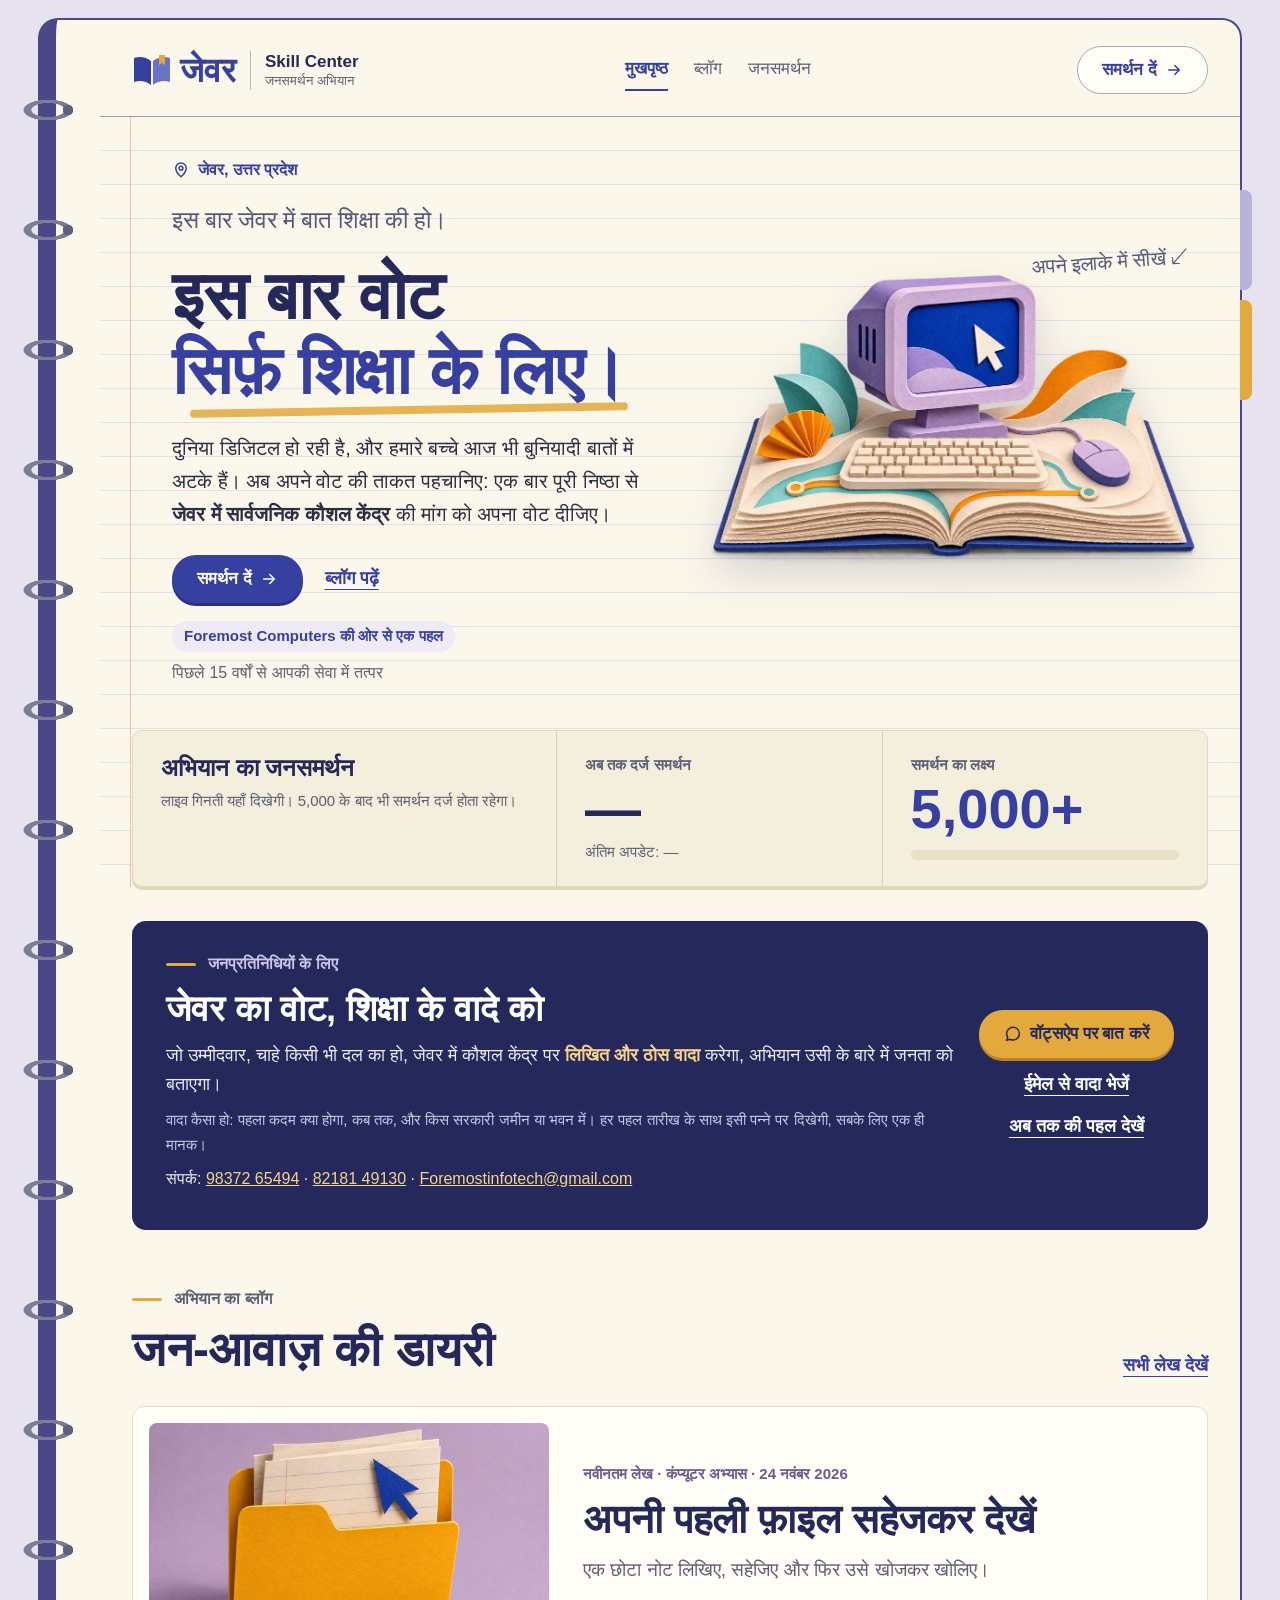
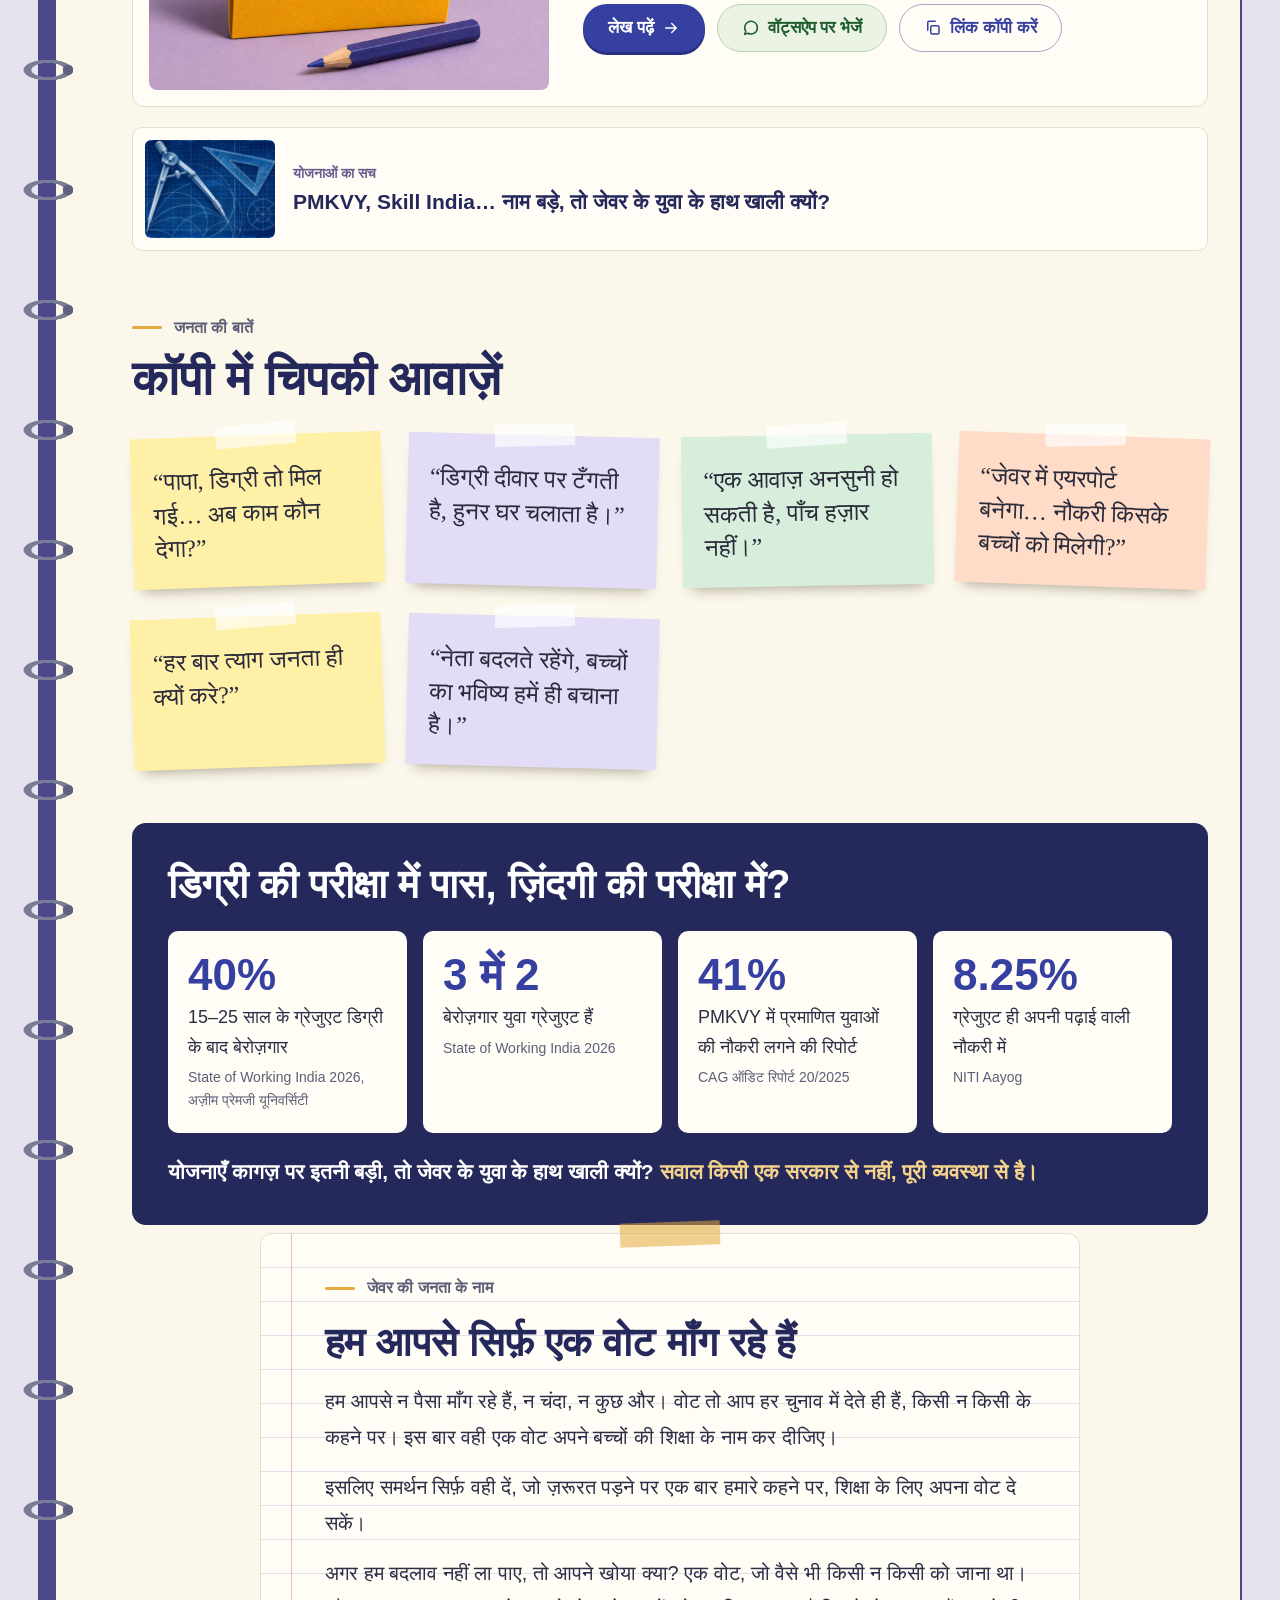
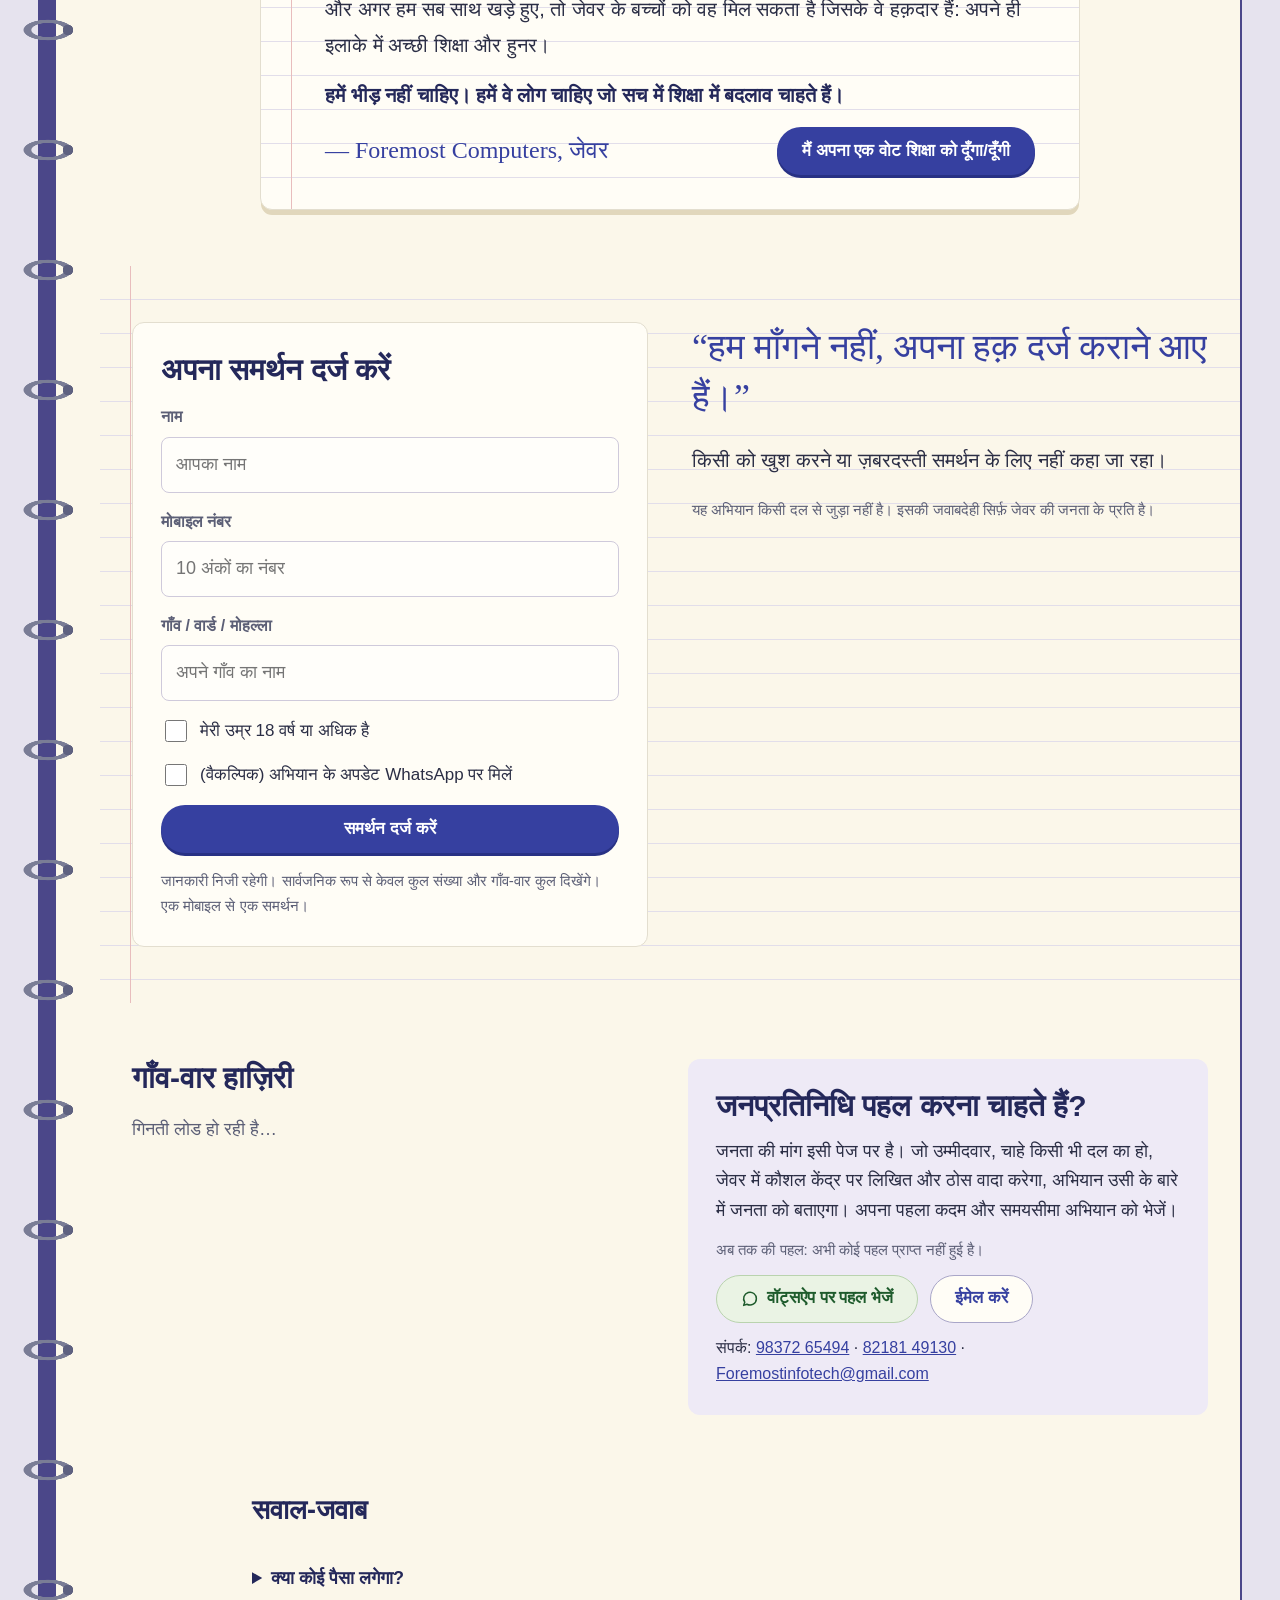
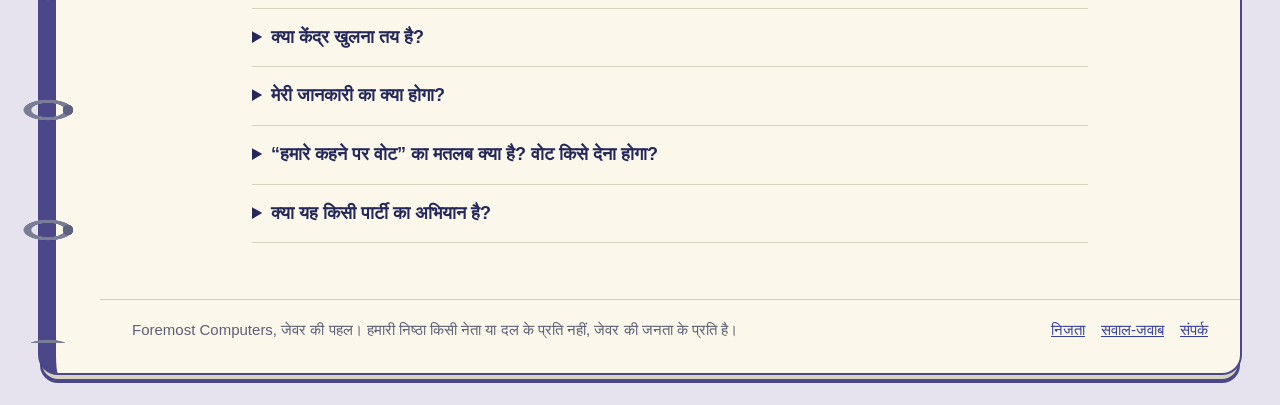
==== index.html @ 98ee4608 "जेवर कौशल अभियान: नोटबुक design, admin panel, सुरक्षित backend Co-Authored-By: Claude Opus 5.5 <nore" ====
<!doctype html>
<html lang="hi">
<head>
<meta charset="utf-8">
<meta name="viewport" content="width=device-width, initial-scale=1">
<meta http-equiv="Content-Security-Policy" content="default-src 'self'; script-src 'self'; style-src 'self' 'unsafe-inline' https://fonts.googleapis.com; font-src https://fonts.gstatic.com; img-src 'self' data: blob: https://czkkfprkhjdxjcgrgpqh.supabase.co; connect-src 'self' https://czkkfprkhjdxjcgrgpqh.supabase.co; object-src 'none'; base-uri 'self'; form-action 'self'; frame-src 'none'">
<meta name="referrer" content="strict-origin-when-cross-origin">
<link rel="icon" href="assets/img/favicon.svg" type="image/svg+xml">
<title>इस बार वोट सिर्फ़ शिक्षा के लिए | जेवर कौशल अभियान</title>
<meta name="description" content="जेवर और आसपास के युवाओं के लिए सार्वजनिक कौशल केंद्र की मांग। अपना समर्थन दर्ज करें, लक्ष्य 5,000+ समर्थक।">
<meta property="og:type" content="website">
<meta property="og:title" content="इस बार वोट सिर्फ़ शिक्षा के लिए।">
<meta property="og:description" content="जेवर में सार्वजनिक कौशल केंद्र की मांग का साथ दें। लक्ष्य 5,000+ समर्थक।">
<meta property="og:image" content="https://vickiedevil.github.io/jewar-kaushal/assets/img/kitab-shahar.jpg">
<meta property="og:url" content="https://vickiedevil.github.io/jewar-kaushal/">
<link rel="preconnect" href="https://fonts.googleapis.com">
<link href="https://fonts.googleapis.com/css2?family=Hind:wght@400;600;700&family=Kalam:wght@400&display=swap" rel="stylesheet">
<link rel="stylesheet" href="assets/style.css">
</head>
<body data-root="">
<div class="book">

<header class="site-head">
<div class="wrap">
<a class="logo" href="index.html">
<span class="logo-mark"><svg width="40" height="34" viewBox="0 0 40 34" aria-hidden="true"><path d="M2 5c6-2 12-1 17 3v24c-5-4-11-5-17-3z" fill="#3640A0"/><path d="M38 5c-6-2-12-1-17 3v24c5-4 11-5 17-3z" fill="#6B73C9"/><path d="M27 2h6v10l-3-2-3 2z" fill="#E3A93C"/></svg>जेवर</span>
<span class="logo-text"><b>Skill Center</b><span>जनसमर्थन अभियान</span></span>
</a>
<nav class="site-nav" aria-label="मुख्य मेनू">
<a href="index.html" aria-current="page">मुखपृष्ठ</a>
<a href="jan-awaaz.html">ब्लॉग</a>
<a href="#samarthan">जनसमर्थन</a>
</nav>
<a class="btn btn-outline" href="#samarthan">समर्थन दें <svg viewBox="0 0 24 24" fill="none" stroke="currentColor" stroke-width="2" stroke-linecap="round" aria-hidden="true"><path d="M5 12h14M13 6l6 6-6 6"/></svg></a>
</div>
</header>

<main>
<section class="hero ruled" id="maang">
<div class="wrap hero-grid">
<div class="hero-copy">
<p class="place"><svg width="18" height="18" viewBox="0 0 24 24" fill="none" stroke="currentColor" stroke-width="2" aria-hidden="true"><path d="M12 21s-7-6.2-7-11.5A7 7 0 0 1 19 9.5C19 14.8 12 21 12 21z"/><circle cx="12" cy="9.5" r="2.5"/></svg>जेवर, उत्तर प्रदेश</p>
<p class="hero-kick">इस बार जेवर में बात शिक्षा की हो।</p>
<h1>इस बार वोट<br><span class="accent">सिर्फ़ शिक्षा के लिए।</span></h1>
<p class="lead">दुनिया डिजिटल हो रही है, और हमारे बच्चे आज भी बुनियादी बातों में अटके हैं। अब अपने वोट की ताकत पहचानिए: एक बार पूरी निष्ठा से <b>जेवर में सार्वजनिक कौशल केंद्र</b> की मांग को अपना वोट दीजिए।</p>
<div class="actions">
<a class="btn btn-primary" href="#samarthan">समर्थन दें <svg viewBox="0 0 24 24" fill="none" stroke="currentColor" stroke-width="2" stroke-linecap="round" aria-hidden="true"><path d="M5 12h14M13 6l6 6-6 6"/></svg></a>
<a class="textlink" href="#jan-awaaz">ब्लॉग पढ़ें</a>
</div>
<p class="brandline"><b>Foremost Computers की ओर से एक पहल</b><span>पिछले 15 वर्षों से आपकी सेवा में तत्पर</span></p>
</div>
<div class="hero-art">
<p class="scribble" aria-hidden="true">अपने इलाके में सीखें ↙</p>
<img src="assets/img/hero-kitab-computer.webp" width="1100" height="733" alt="खुली किताब पर बना कंप्यूटर, कीबोर्ड और माउस: पढ़ाई से हुनर तक">
</div>
</div>
<div class="wrap">
<div class="tally" aria-live="polite">
<div>
<h2>अभियान का जनसमर्थन</h2>
<p class="small" data-goal-note>लाइव गिनती यहाँ दिखेगी। 5,000 के बाद भी समर्थन दर्ज होता रहेगा।</p>
</div>
<div>
<p class="label">अब तक दर्ज समर्थन</p>
<p class="num" data-total>—</p>
<p class="small">अंतिम अपडेट: <span data-last>—</span></p>
</div>
<div>
<p class="label">समर्थन का लक्ष्य</p>
<p class="num goal">5,000+</p>
<div class="bar" aria-hidden="true"><span data-bar></span></div>
</div>
</div>
</div>
</section>

<section class="leader-band" aria-labelledby="leader-title">
<div class="wrap">
<div class="leader">
<div>
<p class="kicker">जनप्रतिनिधियों के लिए</p>
<h2 id="leader-title">जेवर का वोट, शिक्षा के वादे को</h2>
<p>जो उम्मीदवार, चाहे किसी भी दल का हो, जेवर में कौशल केंद्र पर <b>लिखित और ठोस वादा</b> करेगा, अभियान उसी के बारे में जनता को बताएगा।</p>
<p class="small">वादा कैसा हो: पहला कदम क्या होगा, कब तक, और किस सरकारी जमीन या भवन में। हर पहल तारीख के साथ इसी पन्ने पर दिखेगी, सबके लिए एक ही मानक।</p>
<p class="contact-line">संपर्क: <a href="tel:+919837265494">98372 65494</a> · <a href="tel:+918218149130">82181 49130</a> · <a href="mailto:Foremostinfotech@gmail.com">Foremostinfotech@gmail.com</a></p>
</div>
<div class="leader-acts">
<a class="btn btn-primary" href="https://wa.me/918218149130?text=%E0%A4%A8%E0%A4%AE%E0%A4%B8%E0%A5%8D%E0%A4%A4%E0%A5%87%2C%20%E0%A4%AE%E0%A5%88%E0%A4%82%20%E0%A4%9C%E0%A5%87%E0%A4%B5%E0%A4%B0%20%E0%A4%95%E0%A5%8C%E0%A4%B6%E0%A4%B2%20%E0%A4%85%E0%A4%AD%E0%A4%BF%E0%A4%AF%E0%A4%BE%E0%A4%A8%20%28Skill%20Center%29%20%E0%A4%95%E0%A5%87%20%E0%A4%AC%E0%A4%BE%E0%A4%B0%E0%A5%87%20%E0%A4%AE%E0%A5%87%E0%A4%82%20%E0%A4%AC%E0%A4%BE%E0%A4%A4%20%E0%A4%95%E0%A4%B0%E0%A4%A8%E0%A4%BE%20%E0%A4%9A%E0%A4%BE%E0%A4%B9%E0%A4%A4%E0%A4%BE/%E0%A4%9A%E0%A4%BE%E0%A4%B9%E0%A4%A4%E0%A5%80%20%E0%A4%B9%E0%A5%82%E0%A4%81%E0%A5%A4" target="_blank" rel="noopener"><svg viewBox="0 0 24 24" fill="none" stroke="currentColor" stroke-width="2" stroke-linecap="round" stroke-linejoin="round" aria-hidden="true"><path d="M20.5 11.6a8.5 8.5 0 0 1-12.6 7.4L3.5 20.5l1.5-4.3a8.5 8.5 0 1 1 15.5-4.6z"/></svg>वॉट्सऐप पर बात करें</a>
<a class="textlink" href="mailto:Foremostinfotech@gmail.com">ईमेल से वादा भेजें</a>
<a class="textlink" href="#pahal">अब तक की पहल देखें</a>
</div>
</div>
</div>
</section>

<section class="section" id="jan-awaaz">
<div class="wrap">
<p class="kicker">अभियान का ब्लॉग</p>
<div class="sec-head"><h2>जन-आवाज़ की डायरी</h2><a class="textlink" href="jan-awaaz.html">सभी लेख देखें</a></div>
<div id="latest-post"><noscript><p><a href="jan-awaaz.html">सभी लेख देखें</a></p></noscript></div>
<div class="more" id="more-posts" data-limit="2"></div>
</div>
</section>

<section class="section" style="padding-top:8px">
<div class="wrap">
<p class="kicker">जनता की बातें</p>
<div class="sec-head"><h2>कॉपी में चिपकी आवाज़ें</h2></div>
<div class="notes">
<p class="note">“पापा, डिग्री तो मिल गई… अब काम कौन देगा?”</p>
<p class="note">“डिग्री दीवार पर टँगती है, हुनर घर चलाता है।”</p>
<p class="note">“एक आवाज़ अनसुनी हो सकती है, पाँच हज़ार नहीं।”</p>
<p class="note">“जेवर में एयरपोर्ट बनेगा… नौकरी किसके बच्चों को मिलेगी?”</p>
<p class="note">“हर बार त्याग जनता ही क्यों करे?”</p>
<p class="note">“नेता बदलते रहेंगे, बच्चों का भविष्य हमें ही बचाना है।”</p>
</div>
</div>
</section>

<section id="kyon">
<div class="facts">
<h2>डिग्री की परीक्षा में पास, ज़िंदगी की परीक्षा में?</h2>
<div class="fact-grid">
<div class="fact"><b>40%</b><p style="margin:0">15–25 साल के ग्रेजुएट डिग्री के बाद बेरोज़गार</p><span>State of Working India 2026, अज़ीम प्रेमजी यूनिवर्सिटी</span></div>
<div class="fact"><b>3 में 2</b><p style="margin:0">बेरोज़गार युवा ग्रेजुएट हैं</p><span>State of Working India 2026</span></div>
<div class="fact"><b>41%</b><p style="margin:0">PMKVY में प्रमाणित युवाओं की नौकरी लगने की रिपोर्ट</p><span>CAG ऑडिट रिपोर्ट 20/2025</span></div>
<div class="fact"><b>8.25%</b><p style="margin:0">ग्रेजुएट ही अपनी पढ़ाई वाली नौकरी में</p><span>NITI Aayog</span></div>
</div>
<p class="question">योजनाएँ कागज़ पर इतनी बड़ी, तो जेवर के युवा के हाथ खाली क्यों? <em>सवाल किसी एक सरकार से नहीं, पूरी व्यवस्था से है।</em></p>
</div>
</section>

<section class="section" id="ek-vote" style="padding-top:8px">
<div class="wrap">
<article class="letter ruled">
<p class="kicker">जेवर की जनता के नाम</p>
<h2>हम आपसे सिर्फ़ एक वोट माँग रहे हैं</h2>
<p>हम आपसे न पैसा माँग रहे हैं, न चंदा, न कुछ और। वोट तो आप हर चुनाव में देते ही हैं, किसी न किसी के कहने पर। इस बार वही एक वोट अपने बच्चों की शिक्षा के नाम कर दीजिए।</p>
<p>इसलिए समर्थन सिर्फ़ वही दें, जो ज़रूरत पड़ने पर एक बार हमारे कहने पर, शिक्षा के लिए अपना वोट दे सकें।</p>
<p>अगर हम बदलाव नहीं ला पाए, तो आपने खोया क्या? एक वोट, जो वैसे भी किसी न किसी को जाना था। और अगर हम सब साथ खड़े हुए, तो जेवर के बच्चों को वह मिल सकता है जिसके वे हक़दार हैं: अपने ही इलाके में अच्छी शिक्षा और हुनर।</p>
<p class="strong">हमें भीड़ नहीं चाहिए। हमें वे लोग चाहिए जो सच में शिक्षा में बदलाव चाहते हैं।</p>
<div class="letter-foot">
<p class="sign">— Foremost Computers, जेवर</p>
<a class="btn btn-primary" href="#samarthan">मैं अपना एक वोट शिक्षा को दूँगा/दूँगी</a>
</div>
</article>
</div>
</section>

<section class="section ruled" id="samarthan">
<div class="wrap join">
<div>
<form class="card-form" id="support-form" novalidate>
<div class="hp" aria-hidden="true"><label>वेबसाइट<input name="website" type="text" tabindex="-1" autocomplete="off"></label></div>
<h2>अपना समर्थन दर्ज करें</h2>
<label class="field">नाम<input name="name" type="text" autocomplete="name" maxlength="60" placeholder="आपका नाम" required></label>
<label class="field">मोबाइल नंबर<input name="mobile" type="tel" inputmode="numeric" autocomplete="tel" maxlength="14" placeholder="10 अंकों का नंबर" required></label>
<label class="field">गाँव / वार्ड / मोहल्ला<input name="village" type="text" maxlength="60" placeholder="अपने गाँव का नाम" required></label>
<label class="check"><input name="adult" type="checkbox" required>मेरी उम्र 18 वर्ष या अधिक है</label>
<label class="check"><input name="updates" type="checkbox">(वैकल्पिक) अभियान के अपडेट WhatsApp पर मिलें</label>
<button class="btn btn-primary" type="submit">समर्थन दर्ज करें</button>
<p class="msg" id="support-msg" role="status" hidden></p>
<p class="small" style="margin:0">जानकारी निजी रहेगी। सार्वजनिक रूप से केवल कुल संख्या और गाँव-वार कुल दिखेंगे। एक मोबाइल से एक समर्थन।</p>
</form>
<div class="card-form thanks" id="support-thanks" hidden>
<h2>धन्यवाद! आपका समर्थन दर्ज हो गया।</h2>
<p style="margin:0">अब यह मांग अपने परिवार और गाँव तक पहुँचाइए। जितने ज़्यादा लोग, उतनी मज़बूत आवाज़।</p>
<a class="btn btn-wa" data-share="wa" href="#">वॉट्सऐप पर भेजें</a>
</div>
</div>
<div class="pledge">
<p class="q">“हम माँगने नहीं, अपना हक़ दर्ज कराने आए हैं।”</p>
<p>किसी को खुश करने या ज़बरदस्ती समर्थन के लिए नहीं कहा जा रहा।</p>
<p class="small">यह अभियान किसी दल से जुड़ा नहीं है। इसकी जवाबदेही सिर्फ़ जेवर की जनता के प्रति है।</p>
</div>
</div>
</section>

<section class="section" id="pahal">
<div class="wrap split">
<div>
<h2>गाँव-वार हाज़िरी</h2>
<div data-villages><p class="empty">गिनती लोड हो रही है…</p></div>
</div>
<div class="boxed">
<h2 style="margin:0">जनप्रतिनिधि पहल करना चाहते हैं?</h2>
<p>जनता की मांग इसी पेज पर है। जो उम्मीदवार, चाहे किसी भी दल का हो, जेवर में कौशल केंद्र पर लिखित और ठोस वादा करेगा, अभियान उसी के बारे में जनता को बताएगा। अपना पहला कदम और समयसीमा अभियान को भेजें।</p>
<p class="small">अब तक की पहल: अभी कोई पहल प्राप्त नहीं हुई है।</p>
<div class="chips"><a class="btn btn-wa" href="https://wa.me/918218149130?text=%E0%A4%A8%E0%A4%AE%E0%A4%B8%E0%A5%8D%E0%A4%A4%E0%A5%87%2C%20%E0%A4%AE%E0%A5%88%E0%A4%82%20%E0%A4%9C%E0%A5%87%E0%A4%B5%E0%A4%B0%20%E0%A4%95%E0%A5%8C%E0%A4%B6%E0%A4%B2%20%E0%A4%85%E0%A4%AD%E0%A4%BF%E0%A4%AF%E0%A4%BE%E0%A4%A8%20%28Skill%20Center%29%20%E0%A4%95%E0%A5%87%20%E0%A4%AC%E0%A4%BE%E0%A4%B0%E0%A5%87%20%E0%A4%AE%E0%A5%87%E0%A4%82%20%E0%A4%AC%E0%A4%BE%E0%A4%A4%20%E0%A4%95%E0%A4%B0%E0%A4%A8%E0%A4%BE%20%E0%A4%9A%E0%A4%BE%E0%A4%B9%E0%A4%A4%E0%A4%BE/%E0%A4%9A%E0%A4%BE%E0%A4%B9%E0%A4%A4%E0%A5%80%20%E0%A4%B9%E0%A5%82%E0%A4%81%E0%A5%A4" target="_blank" rel="noopener"><svg viewBox="0 0 24 24" fill="none" stroke="currentColor" stroke-width="2" stroke-linecap="round" stroke-linejoin="round" aria-hidden="true"><path d="M20.5 11.6a8.5 8.5 0 0 1-12.6 7.4L3.5 20.5l1.5-4.3a8.5 8.5 0 1 1 15.5-4.6z"/></svg>वॉट्सऐप पर पहल भेजें</a><a class="btn btn-outline" href="mailto:Foremostinfotech@gmail.com">ईमेल करें</a></div>
<p class="contact-line">संपर्क: <a href="tel:+919837265494">98372 65494</a> · <a href="tel:+918218149130">82181 49130</a> · <a href="mailto:Foremostinfotech@gmail.com">Foremostinfotech@gmail.com</a></p>
</div>
</div>
</section>

<section class="section faq" id="sawal" style="padding-top:0">
<div class="narrow">
<h2>सवाल-जवाब</h2>
<details><summary>क्या कोई पैसा लगेगा?</summary><p>नहीं। समर्थन देना पूरी तरह मुफ़्त है।</p></details>
<details><summary>क्या केंद्र खुलना तय है?</summary><p>नहीं। अभी केवल मांग पर जनसमर्थन जुटाया जा रहा है। कोई कोर्स, फ़ीस, दाखिला या तारीख घोषित नहीं है।</p></details>
<details id="nijta"><summary>मेरी जानकारी का क्या होगा?</summary><p>आपका नाम और मोबाइल नंबर किसी को नहीं दिखाया जाएगा, न बेचा या दिया जाएगा। सार्वजनिक रूप से सिर्फ़ कुल संख्या और गाँव-वार कुल दिखते हैं। अपडेट सिर्फ़ तभी भेजे जाएँगे जब आपने सहमति दी हो। अपना डेटा हटवाने के लिए संपर्क करें।</p></details>
<details><summary>“हमारे कहने पर वोट” का मतलब क्या है? वोट किसे देना होगा?</summary><p>जो उम्मीदवार, चाहे किसी भी दल का हो, जेवर में कौशल केंद्र पर लिखित और ठोस वादा करेगा, अभियान उसी के बारे में जनता को बताएगा। फ़ैसला वादे के आधार पर होगा, दल के आधार पर नहीं। वोट हमेशा आपका अपना है।</p></details>
<details><summary>क्या यह किसी पार्टी का अभियान है?</summary><p>नहीं। यह Foremost Computers की ओर से जनता की एक पहल है। हमारी निष्ठा किसी नेता या दल के प्रति नहीं, जेवर की जनता के प्रति है।</p></details>
</div>
</section>
</main>

<footer class="site-foot">
<div class="wrap">
<p>Foremost Computers, जेवर की पहल। हमारी निष्ठा किसी नेता या दल के प्रति नहीं, जेवर की जनता के प्रति है।</p>
<nav aria-label="फ़ुटर"><a href="#nijta">निजता</a><a href="#sawal">सवाल-जवाब</a><a href="mailto:Foremostinfotech@gmail.com">संपर्क</a></nav>
</div>
</footer>
</div>

<script src="assets/vendor/supabase-2.119.2.js"></script>
<script src="assets/config.js"></script>
<script src="assets/posts.js"></script>
<script src="assets/home.js"></script>
<script src="assets/app.js"></script>
</body>
</html>
---- assets/style.css ----
/* जेवर कौशल अभियान — हिंदी नोटबुक डिज़ाइन */
:root{
  --desk:#E6E3EE; --page:#FBF7EA; --card:#FFFDF6; --rule:#E2DEEA; --margin:#E8BDBD;
  --ink:#24285A; --text:#2B2E45; --muted:#5C5F76; --indigo:#3640A0; --indigo-dark:#283184;
  --binding:#4B4789; --saffron:#E3A93C; --soft:#EEEAF6; --sand:#F4EEDC;
  --wa-bg:#EAF3E4; --wa:#1E5B2C; --line:#D9D3C2;
}
*{box-sizing:border-box}
html{scroll-behavior:smooth}
@media (prefers-reduced-motion:reduce){html{scroll-behavior:auto}*{transition:none!important}}
body{margin:0;background:var(--desk);color:var(--text);font-family:'Hind',sans-serif;font-size:18px;line-height:1.65}
a{color:var(--indigo)}a:hover{color:var(--indigo-dark)}
:focus-visible{outline:3px solid var(--saffron);outline-offset:3px;border-radius:4px}
img{max-width:100%;display:block}
h1,h2,h3{color:var(--ink);font-weight:700;line-height:1.25}
.hand{font-family:'Kalam',cursive}
[hidden]{display:none!important}
.hp{position:absolute!important;left:-9999px;width:1px;height:1px;overflow:hidden}
.hero-grid > *,.join > *,.split > *,.desk > *,.feature > *,.two > *{min-width:0}
.sr-only{position:absolute;width:1px;height:1px;overflow:hidden;clip:rect(0 0 0 0);white-space:nowrap}
.small{font-size:15px;color:var(--muted)}
.empty{color:var(--muted)}

/* ---------- कॉपी (notebook) का ढाँचा ---------- */
.book{width:min(1260px,calc(100% - 80px));margin:20px auto 32px;background:var(--page);border-radius:18px;border-left:16px solid var(--binding);box-shadow:0 0 0 2px var(--binding),0 8px 0 -2px #D8D2C0,0 10px 0 0 var(--binding);position:relative;padding-left:44px}
.book::before{content:"";position:absolute;left:-36px;top:30px;bottom:30px;width:62px;background:radial-gradient(circle at 48px 60px,#5E6180 0 5px,transparent 5.5px),radial-gradient(ellipse 26px 11px at 28px 60px,transparent 0 62%,#7A7D96 66% 92%,transparent 96%);background-size:62px 120px;background-repeat:repeat-y;pointer-events:none}
.book::after{content:"";position:absolute;right:-12px;top:170px;width:12px;height:100px;background:#B9B3DC;border-radius:0 8px 8px 0;box-shadow:0 110px 0 #E3A93C;pointer-events:none}
.wrap{max-width:1140px;margin:0 auto;padding:0 32px}
.narrow{max-width:900px;margin:0 auto;padding:0 32px}
.ruled{background-image:linear-gradient(90deg,transparent 0,transparent 30px,var(--margin) 30px,var(--margin) 31.5px,transparent 31.5px),repeating-linear-gradient(transparent 0,transparent 33px,var(--rule) 33px,var(--rule) 34px)}

/* ---------- बटन ---------- */
.btn{display:inline-flex;align-items:center;justify-content:center;gap:8px;min-height:48px;padding:10px 24px;border-radius:999px;border:1.5px solid transparent;font:inherit;font-weight:700;font-size:17px;text-decoration:none;cursor:pointer;line-height:1.2}
.btn svg{width:18px;height:18px;flex:none}
.btn-primary,.btn-ink{background:var(--indigo);color:#fff;box-shadow:0 3px 0 var(--indigo-dark)}
.btn-primary:hover,.btn-ink:hover{background:var(--indigo-dark);color:#fff}
.btn-outline{background:var(--card);border-color:#A9A6C8;color:var(--indigo)}
.btn-outline:hover{border-color:var(--indigo)}
.btn-wa{background:var(--wa-bg);border-color:#B9D3AE;color:var(--wa)}
.btn-wa:hover{border-color:var(--wa);color:var(--wa)}
.btn[disabled]{opacity:.6;cursor:default}
.textlink{font-weight:700;text-underline-offset:5px}

/* ---------- हेडर ---------- */
.site-head .wrap{display:flex;flex-wrap:wrap;align-items:center;justify-content:space-between;gap:16px;padding-top:22px;padding-bottom:18px;border-bottom:1.5px solid #9C98B8}
.logo{display:flex;align-items:center;gap:14px;text-decoration:none;color:var(--ink)}
.logo-mark{display:flex;align-items:center;gap:8px;font-size:34px;font-weight:700;color:var(--indigo)}
.logo-text{border-left:1.5px solid #B9B5CF;padding-left:14px;display:flex;flex-direction:column;line-height:1.3}
.logo-text b{font-size:17px;color:var(--ink)}
.logo-text span{font-size:13px;color:var(--muted)}
.site-nav{display:flex;flex-wrap:wrap;gap:26px;font-size:17px}
.site-nav a{color:var(--muted);text-decoration:none;padding:6px 0}
.site-nav a[aria-current="page"]{color:var(--indigo);font-weight:700;border-bottom:2px solid var(--indigo)}

/* ---------- ब्रांड पट्टी ---------- */
.brandline{display:flex;flex-wrap:wrap;gap:8px 14px;align-items:center;margin:0;font-size:16px;color:var(--muted)}
.brandline b{background:var(--soft);color:var(--indigo);padding:3px 12px;border-radius:999px;font-size:15px}

/* ---------- हीरो ---------- */
.hero-grid{display:grid;grid-template-columns:1.05fr 1fr;gap:32px;align-items:center;padding-top:40px;padding-bottom:36px}
.hero-copy{padding-left:40px;display:flex;flex-direction:column;gap:18px}
.place{display:flex;align-items:center;gap:8px;margin:0;font-weight:700;color:var(--indigo);font-size:16px}
.hero-kick{margin:0;font-family:'Kalam',cursive;font-size:24px;color:#55597A}
.hero h1{margin:0;font-size:clamp(40px,5.2vw,68px);line-height:1.12;letter-spacing:-.5px}
.hero h1 .accent{color:var(--indigo);display:inline-block;position:relative}
.hero h1 .accent::after{content:"";position:absolute;left:4%;right:0;bottom:-6px;height:8px;background:var(--saffron);border-radius:8px;transform:rotate(-1deg);opacity:.85}
.hero .lead{margin:6px 0 0;font-size:20px;max-width:560px}
.hero .actions{display:flex;flex-wrap:wrap;gap:22px;align-items:center;margin-top:6px}
.hero-art{position:relative}
.hero-art img{width:100%;height:auto;filter:drop-shadow(0 18px 22px rgba(40,40,90,.18))}
.hero-art .scribble{position:absolute;right:4%;top:-6px;margin:0;font-family:'Kalam',cursive;font-size:20px;color:#55597A;transform:rotate(-4deg)}

/* ---------- समर्थन गिनती पट्टी ---------- */
.tally{margin:8px 0 0;background:var(--sand);border:1.5px solid #E1D7BC;border-radius:10px;box-shadow:0 3px 0 #E1D7BC;display:grid;grid-template-columns:1.3fr 1fr 1fr}
.tally > div{padding:22px 28px}
.tally > div + div{border-left:1.5px solid #D9CEB0}
.tally h2{margin:0 0 6px;font-size:24px}
.tally p{margin:0}
.tally .label{font-size:15px;font-weight:700;color:var(--muted)}
.tally .num{font-size:clamp(38px,4.6vw,56px);font-weight:700;line-height:1.1;color:var(--ink)}
.tally .goal{color:var(--indigo)}
.bar{height:10px;background:#E7DFC6;border-radius:6px;overflow:hidden;margin-top:10px}
.bar > span{display:block;height:100%;width:0;background:var(--indigo);transition:width .8s ease}

/* ---------- सेक्शन शीर्षक ---------- */
.section{padding:56px 0}
.kicker{display:flex;align-items:center;gap:12px;margin:0 0 8px;font-weight:700;color:var(--muted);font-size:16px}
.kicker::before{content:"";width:30px;height:3px;background:var(--saffron);border-radius:2px}
.sec-head{display:flex;flex-wrap:wrap;justify-content:space-between;align-items:end;gap:14px;margin-bottom:26px}
.sec-head h2{margin:0;font-size:clamp(32px,4vw,48px)}

/* ---------- डायरी / लेख कार्ड ---------- */
.feature{background:var(--card);border:1.5px solid #E3DECF;border-radius:12px;padding:16px;display:grid;grid-template-columns:minmax(240px,400px) 1fr;gap:34px;align-items:center}
.feature img{width:100%;aspect-ratio:3/2;object-fit:cover;border-radius:8px}
.feature .meta{margin:0 0 8px;font-size:15px;font-weight:700;color:#6A5C8E}
.feature h3{margin:0 0 10px;font-size:clamp(26px,3.2vw,40px)}
.feature h3 a{color:inherit;text-decoration:none}
.feature p.sum{margin:0 0 18px;color:var(--muted);font-size:19px}
.card-actions{display:flex;flex-wrap:wrap;gap:12px}
.more{display:grid;grid-template-columns:repeat(auto-fit,minmax(300px,1fr));gap:18px;margin-top:20px}
.mini{background:var(--card);border:1.5px solid #E3DECF;border-radius:10px;padding:12px;display:flex;gap:18px;align-items:center;text-decoration:none;color:var(--ink)}
.mini img{width:130px;aspect-ratio:4/3;object-fit:cover;border-radius:6px;flex:none}
.mini .cat{margin:0 0 4px;font-size:14px;font-weight:700;color:#6A5C8E}
.mini h3{margin:0;font-size:21px}
.mini:hover h3{color:var(--indigo)}
.ph{width:130px;aspect-ratio:4/3;border-radius:6px;flex:none;background:repeating-linear-gradient(transparent 0 15px,#D9D3E9 15px 16px),var(--soft)}

/* ---------- जनता की बातें (स्टिकी नोट) ---------- */
.notes{display:grid;grid-template-columns:repeat(auto-fit,minmax(230px,1fr));gap:30px 24px}
.note{margin:0;padding:28px 22px 22px;font-family:'Kalam',cursive;font-size:24px;line-height:1.4;color:#2A2A3A;box-shadow:0 10px 14px -9px rgba(40,30,0,.4);position:relative}
.note::before{content:"";position:absolute;top:-11px;left:calc(50% - 40px);width:80px;height:22px;background:rgba(255,255,255,.65);transform:rotate(-3deg)}
.note:nth-child(4n+1){background:#FFF0A8;transform:rotate(-2deg)}
.note:nth-child(4n+2){background:#E3DCF7;transform:rotate(1.5deg)}
.note:nth-child(4n+3){background:#D6EEDB;transform:rotate(-1deg)}
.note:nth-child(4n){background:#FFDCC8;transform:rotate(2deg)}

/* ---------- आँकड़े ---------- */
.facts{background:var(--ink);color:#fff;border-radius:14px;padding:36px;margin:0 32px}
.facts h2{color:#fff;margin:0 0 22px;font-size:clamp(28px,3.4vw,40px)}
.fact-grid{display:grid;grid-template-columns:repeat(auto-fit,minmax(220px,1fr));gap:16px}
.fact{background:var(--card);color:var(--text);border-radius:10px;padding:20px;display:flex;flex-direction:column;gap:4px}
.fact b{font-size:44px;color:var(--indigo);line-height:1.1}
.fact span{font-size:14px;color:var(--muted)}
.facts .question{margin:22px 0 0;font-size:21px;font-weight:600}
.facts .question em{font-style:normal;color:#F6D38C}

/* ---------- जनप्रतिनिधियों के लिए पट्टी ---------- */
.leader-band{padding:34px 0 0}
.leader{background:var(--ink);color:#EDEBFA;border-radius:14px;padding:30px 34px;display:grid;grid-template-columns:1fr auto;gap:24px;align-items:center}
.leader h2{color:#fff;margin:0 0 10px;font-size:clamp(26px,3.2vw,36px)}
.leader p{margin:0 0 8px}.leader b{color:#F6D38C}
.leader .kicker{color:#C9C6E8}
.leader .small{color:#C9C6E8}
.leader-acts{display:flex;flex-direction:column;gap:12px;align-items:center}
.leader .btn-primary{background:var(--saffron);color:#24285A;box-shadow:0 3px 0 #B9832A}
.leader .btn-primary:hover{background:#F0B955;color:#24285A}
.leader .textlink{color:#fff}
.contact-line{font-size:16px;margin:6px 0 0}
.leader .contact-line a{color:#F6D38C}
@media (max-width:900px){.leader{grid-template-columns:1fr}.leader-acts{align-items:flex-start}}
@media (max-width:640px){.leader{padding:24px 20px}}

/* ---------- खुला पत्र: एक वोट ---------- */
.letter{max-width:820px;margin:0 auto;background-color:var(--card);border:1.5px solid #E3DECF;border-radius:12px;box-shadow:0 6px 0 -1px #E1D7BC;padding:40px 44px 34px 64px;position:relative;font-size:20px;line-height:1.8}
.letter::before{content:"";position:absolute;top:-12px;left:calc(50% - 50px);width:100px;height:24px;background:rgba(227,169,60,.55);transform:rotate(-2deg)}
.letter h2{margin:0 0 16px;font-size:clamp(28px,3.6vw,40px)}
.letter p{margin:0 0 14px}
.letter .strong{font-weight:700;color:var(--ink)}
.letter-foot{display:flex;flex-wrap:wrap;gap:16px;align-items:center;justify-content:space-between;margin-top:10px}
.letter .sign{margin:0;font-family:'Kalam',cursive;font-size:24px;color:var(--indigo)}
@media (max-width:640px){.letter{padding:30px 20px 24px;font-size:18px}}

/* ---------- फ़ॉर्म ---------- */
.join{display:grid;grid-template-columns:1fr 1fr;gap:44px;align-items:start}
.card-form{background:var(--card);border:1.5px solid #E3DECF;border-radius:12px;padding:28px;display:flex;flex-direction:column;gap:16px}
.card-form h2{margin:0;font-size:30px}
.field{display:flex;flex-direction:column;gap:6px;font-weight:700;font-size:16px;color:var(--muted)}
.field input,.field textarea,.field select{width:100%;max-width:100%;font:inherit;font-weight:400;font-size:18px;color:var(--text);padding:12px 14px;border:1.5px solid #CFCADB;border-radius:8px;background:#FFFEFA}
.field input:focus,.field textarea:focus,.field select:focus{border-color:var(--indigo);outline:none;box-shadow:0 0 0 3px #D6D8F3}
.field textarea{resize:vertical;min-height:140px;line-height:1.7}
.check{display:flex;gap:10px;align-items:flex-start;font-size:17px}
.check input{width:22px;height:22px;margin-top:3px;flex:none;accent-color:var(--indigo)}
.msg{margin:0;padding:12px 14px;border-radius:8px;font-weight:600}
.msg.ok{background:#E4F2E6;color:#1C5530}
.msg.err{background:#FBE3DC;color:#8A2E07}
.thanks{display:flex;flex-direction:column;gap:14px}
.pledge{font-size:20px;line-height:1.7}
.pledge .q{font-family:'Kalam',cursive;font-size:clamp(28px,3.2vw,36px);line-height:1.4;color:var(--indigo);margin:0 0 18px}

/* ---------- गाँव और पहल ---------- */
.split{display:grid;grid-template-columns:1fr 1fr;gap:36px}
.split h2{margin:0 0 10px;font-size:30px}
.vrow{display:flex;justify-content:space-between;border-bottom:1px dashed #CFC8B2;padding:8px 0}
.boxed{background:var(--soft);border-radius:12px;padding:28px;display:flex;flex-direction:column;gap:12px}
.boxed p{margin:0}

/* ---------- सवाल-जवाब ---------- */
.faq details{border-bottom:1px solid var(--line);padding:14px 0}
.faq summary{font-weight:700;cursor:pointer;color:var(--ink)}
.faq details p{margin:8px 0 0}

/* ---------- फ़ुटर ---------- */
.site-foot .wrap{display:flex;flex-wrap:wrap;justify-content:space-between;gap:14px;padding-top:18px;padding-bottom:30px;border-top:1.5px solid #CFC9DD;font-size:15px;color:var(--muted)}
.site-foot p{margin:0;max-width:640px}
.site-foot nav{display:flex;gap:16px}

/* ---------- लेख पन्ना ---------- */
.post-head .narrow{padding-top:30px;padding-bottom:26px;display:flex;flex-direction:column;gap:12px}
.crumb{margin:0;font-size:16px;font-weight:700}
.post-meta{margin:0;display:flex;align-items:center;gap:12px;font-size:15px;font-weight:700;color:#6A5C8E}
.post-meta::before{content:"";width:30px;height:3px;background:var(--saffron);border-radius:2px}
.post-tag{display:none}
.post-head h1{margin:0;font-size:clamp(34px,5vw,60px)}
.post-head .sub{margin:0;font-size:20px;color:var(--muted)}
.post-main .narrow{padding-bottom:50px;display:flex;flex-direction:column;gap:28px}
.post-cover{width:100%;aspect-ratio:16/9;object-fit:cover;border-radius:10px}
.article{background:var(--card);border:1.5px solid #E3DECF;border-radius:12px;padding:36px 40px;font-size:20px;line-height:1.85}
.article p{margin:0 0 18px}
.article h2{font-size:26px;margin:28px 0 12px}
.article h2:first-child{margin-top:0}
.factbox{background:var(--sand);border-radius:10px;padding:18px 22px;margin:0 0 18px}
.factbox p{margin:0 0 10px}.factbox p:last-child{margin:0}
.factbox strong{color:var(--indigo);font-size:24px}
.article blockquote{margin:8px 0 22px;padding:4px 0 4px 20px;border-left:5px solid var(--saffron);font-family:'Kalam',cursive;font-size:28px;line-height:1.5;color:var(--indigo)}
.source{font-size:15px;line-height:1.6;color:var(--muted);border-top:1px dashed #CFC8B2;padding-top:14px;margin:0}
.cta-band{background:var(--soft);border-radius:12px;padding:24px 28px;display:flex;flex-wrap:wrap;gap:18px;align-items:center;justify-content:space-between}
.cta-band p{margin:0;color:var(--ink)}
.chips{display:flex;flex-wrap:wrap;gap:12px;align-items:center}
.chip{font:inherit;font-size:17px;font-weight:600;background:var(--card);border:1.5px solid #A9A6C8;color:var(--indigo);padding:10px 18px;border-radius:999px;min-height:48px;cursor:pointer}
.chip[aria-pressed="true"]{background:var(--indigo);border-color:var(--indigo);color:#fff}
.share{border-top:1px solid var(--line);border-bottom:1px solid var(--line);padding:16px 0}
.share-note{margin:-14px 0 0;font-size:15px;color:var(--muted)}
.poll-grid{display:grid;grid-template-columns:repeat(auto-fit,minmax(240px,1fr));gap:10px}
.result{display:flex;flex-direction:column;gap:4px;font-size:17px}
.comments h2{margin:0 0 16px;font-size:clamp(28px,3.4vw,38px)}
.cform{background:var(--card);border:1.5px solid #E3DECF;border-radius:12px;padding:26px;display:flex;flex-direction:column;gap:14px}
.two{display:grid;grid-template-columns:repeat(auto-fit,minmax(min(220px,100%),1fr));gap:14px}
.replying{display:flex;gap:10px;align-items:center;background:var(--soft);padding:8px 12px;border-radius:8px}
.replying button{font:inherit;background:none;border:none;color:#8A2E07;font-weight:700;cursor:pointer;min-height:40px}
.clist{display:flex;flex-direction:column;gap:14px;margin-top:20px}
.comment{background:var(--card);border:1.5px solid #E3DECF;border-radius:10px;padding:18px 20px}
.comment .who{margin:0 0 6px;font-size:16px;color:var(--muted)}.comment .who b{color:var(--ink)}
.comment .body{margin:0 0 8px;font-size:18px;line-height:1.7;white-space:pre-line}
.comment .acts{display:flex;gap:16px}
.comment .acts button{font:inherit;font-size:16px;font-weight:600;background:none;border:none;color:var(--indigo);cursor:pointer;min-height:44px;padding:0}
.reply{margin:10px 0 0 26px;background:#F7F5FC;border-left:4px solid #B9B5DA;border-radius:6px;padding:12px 14px}
.reply.official{background:var(--soft);border-left-color:var(--indigo)}

/* ---------- लेखक कक्ष ---------- */
.desk{display:grid;grid-template-columns:1.4fr 1fr;gap:26px;align-items:start}
.desk-side{background:var(--sand);border:1.5px solid #E1D7BC;border-radius:12px;padding:22px;display:flex;flex-direction:column;gap:14px;position:sticky;top:16px}
.og-card{background:var(--card);border:1.5px solid #E3DECF;border-radius:10px;overflow:hidden}
.og-card img,.og-card .ph{width:100%;aspect-ratio:16/9;object-fit:cover;border-radius:0}
.og-card div{padding:12px 14px}
.og-card b{display:block;font-size:19px;color:var(--ink);line-height:1.35}
.drafts{display:flex;flex-direction:column;gap:8px}
.drafts button{font:inherit;text-align:left;background:var(--card);border:1.5px solid #E3DECF;border-radius:8px;padding:10px 12px;cursor:pointer;color:var(--ink)}
.preview-frame{width:100%;height:760px;border:1.5px solid #CFCADB;border-radius:12px;background:#fff}
.steps{margin:0;padding-left:22px}.steps li{margin-bottom:6px}
code{background:var(--soft);padding:1px 6px;border-radius:4px;font-size:.9em}

@media (min-width:901px){.hero h1 .accent{white-space:nowrap}}
/* ---------- मोबाइल ---------- */
@media (max-width:900px){
  .hero-grid,.join,.split,.desk,.feature{grid-template-columns:1fr}
  .hero-copy{padding-left:12px}
  .tally{grid-template-columns:1fr 1fr}
  .tally > div:first-child{grid-column:1/-1;border-bottom:1.5px solid #D9CEB0}
  .tally > div:nth-child(2){border-left:0}
  .desk-side{position:static}
}
@media (max-width:640px){
  body{font-size:17px}
  .book{width:100%;margin:0;border-radius:0;border-left-width:8px;padding-left:0;box-shadow:none}
  .book::before,.book::after{display:none}
  .wrap,.narrow{padding:0 18px}
  .ruled{background-image:repeating-linear-gradient(transparent 0,transparent 33px,var(--rule) 33px,var(--rule) 34px)}
  .site-nav{gap:18px;font-size:16px}
  .logo-mark{font-size:28px}
  .hero-grid{padding-top:24px}
  .hero-copy{padding-left:0}
  .tally > div{padding:16px 18px}
  .facts{margin:0 12px;padding:24px 18px}
  .article{padding:24px 20px}
  .mini img,.ph{width:96px}
  .card-actions .btn{flex:1 1 auto}
}
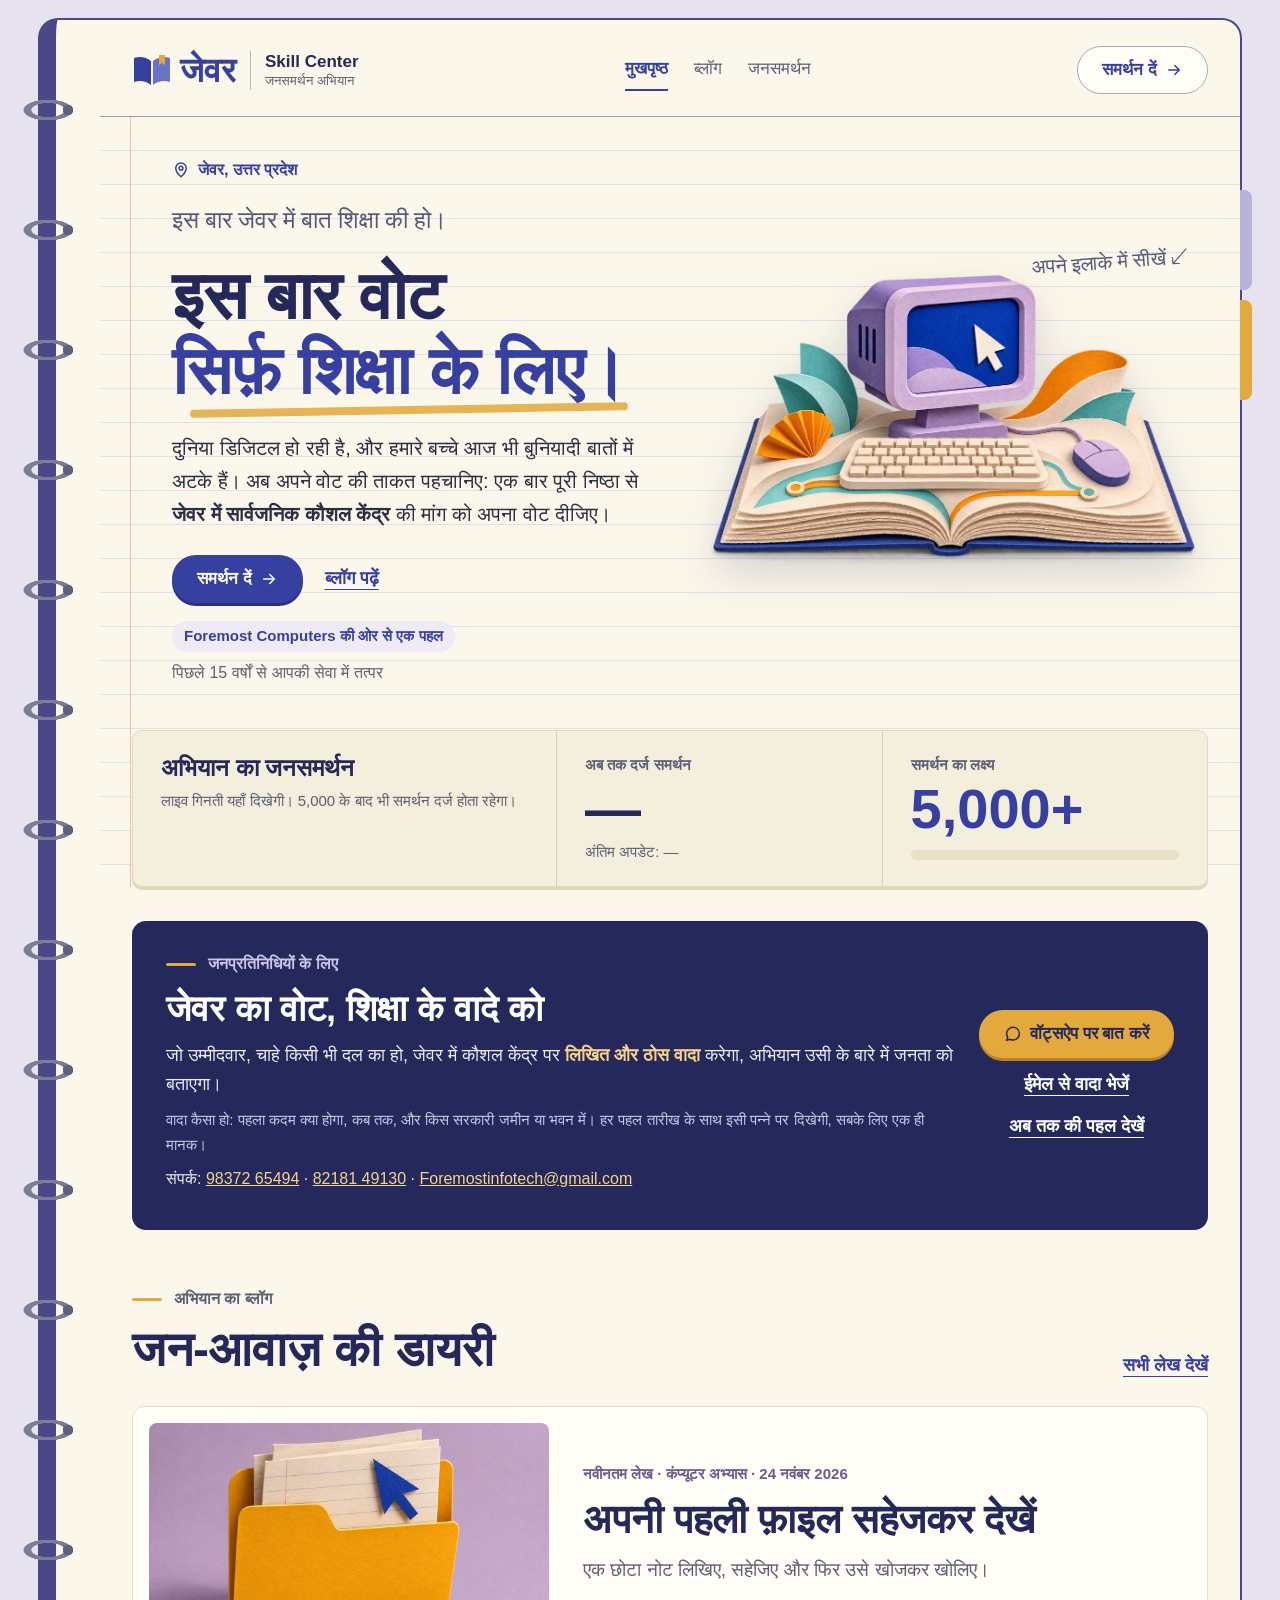
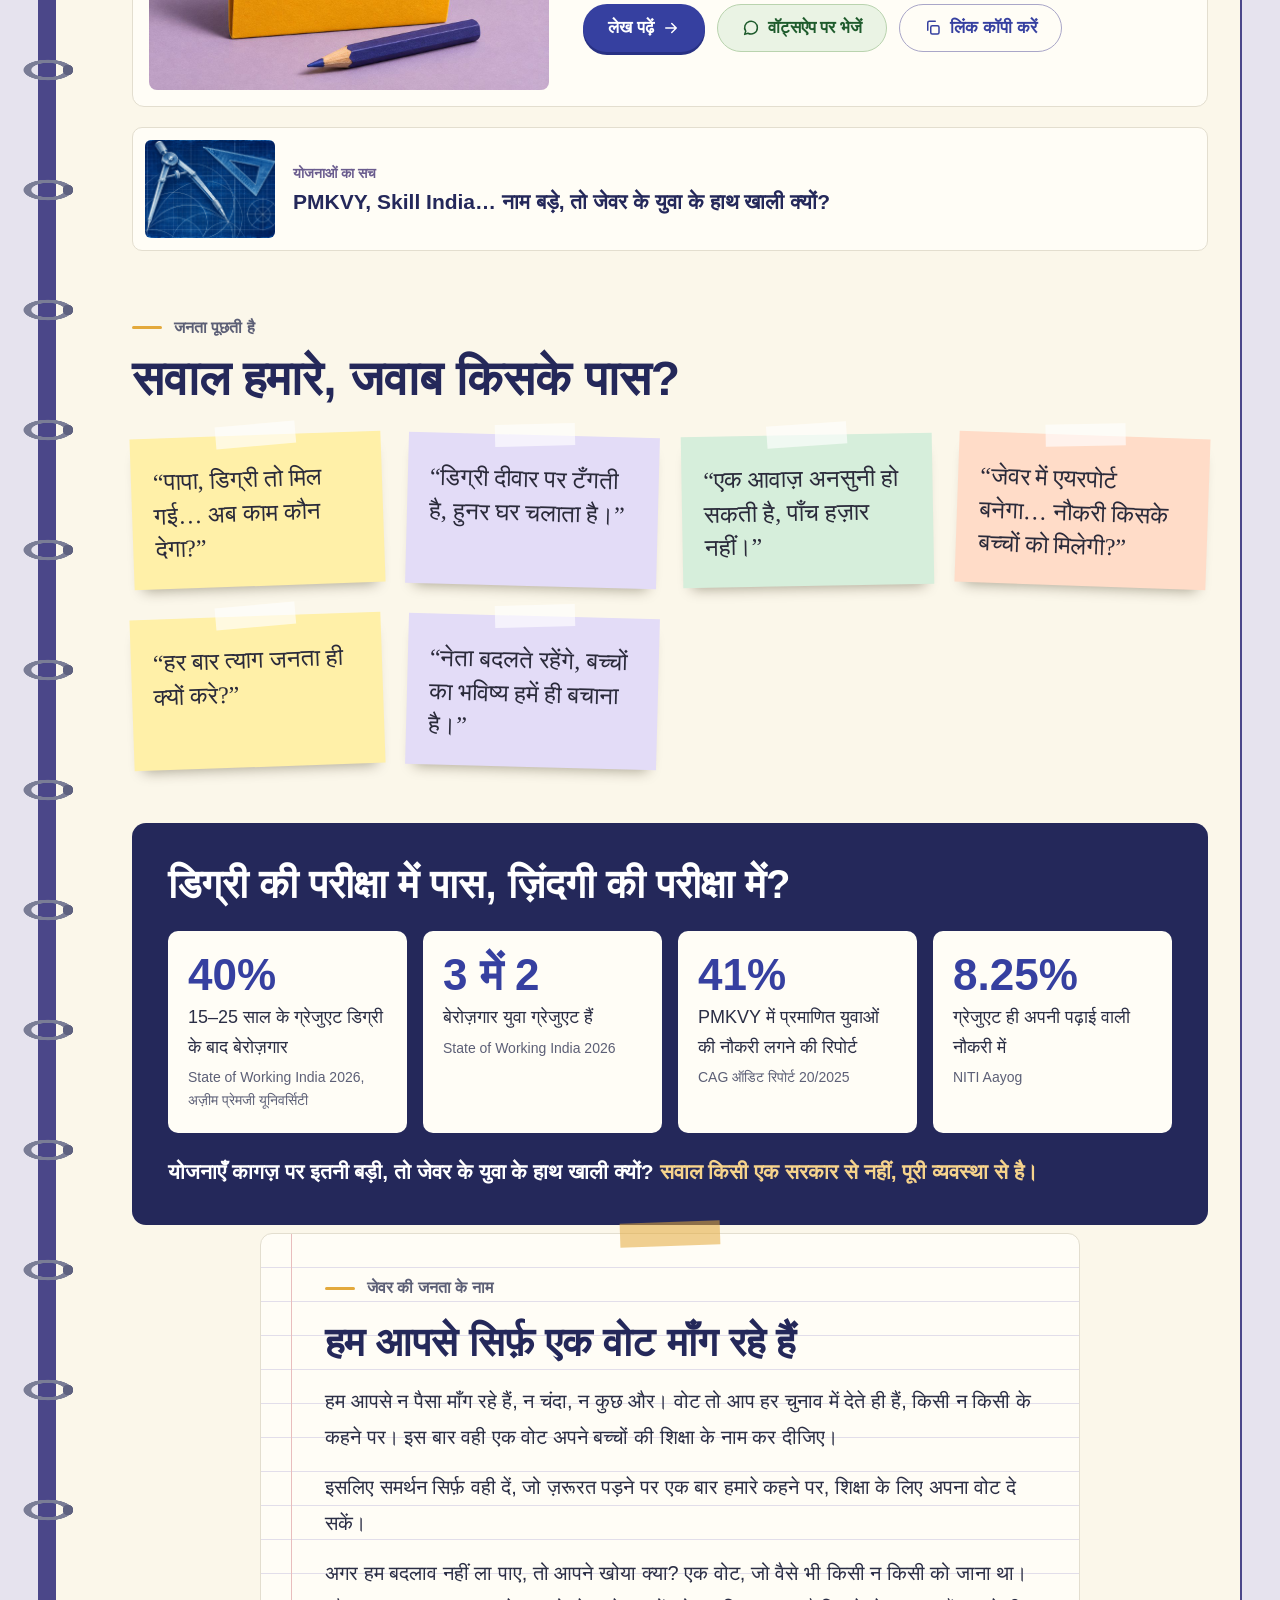
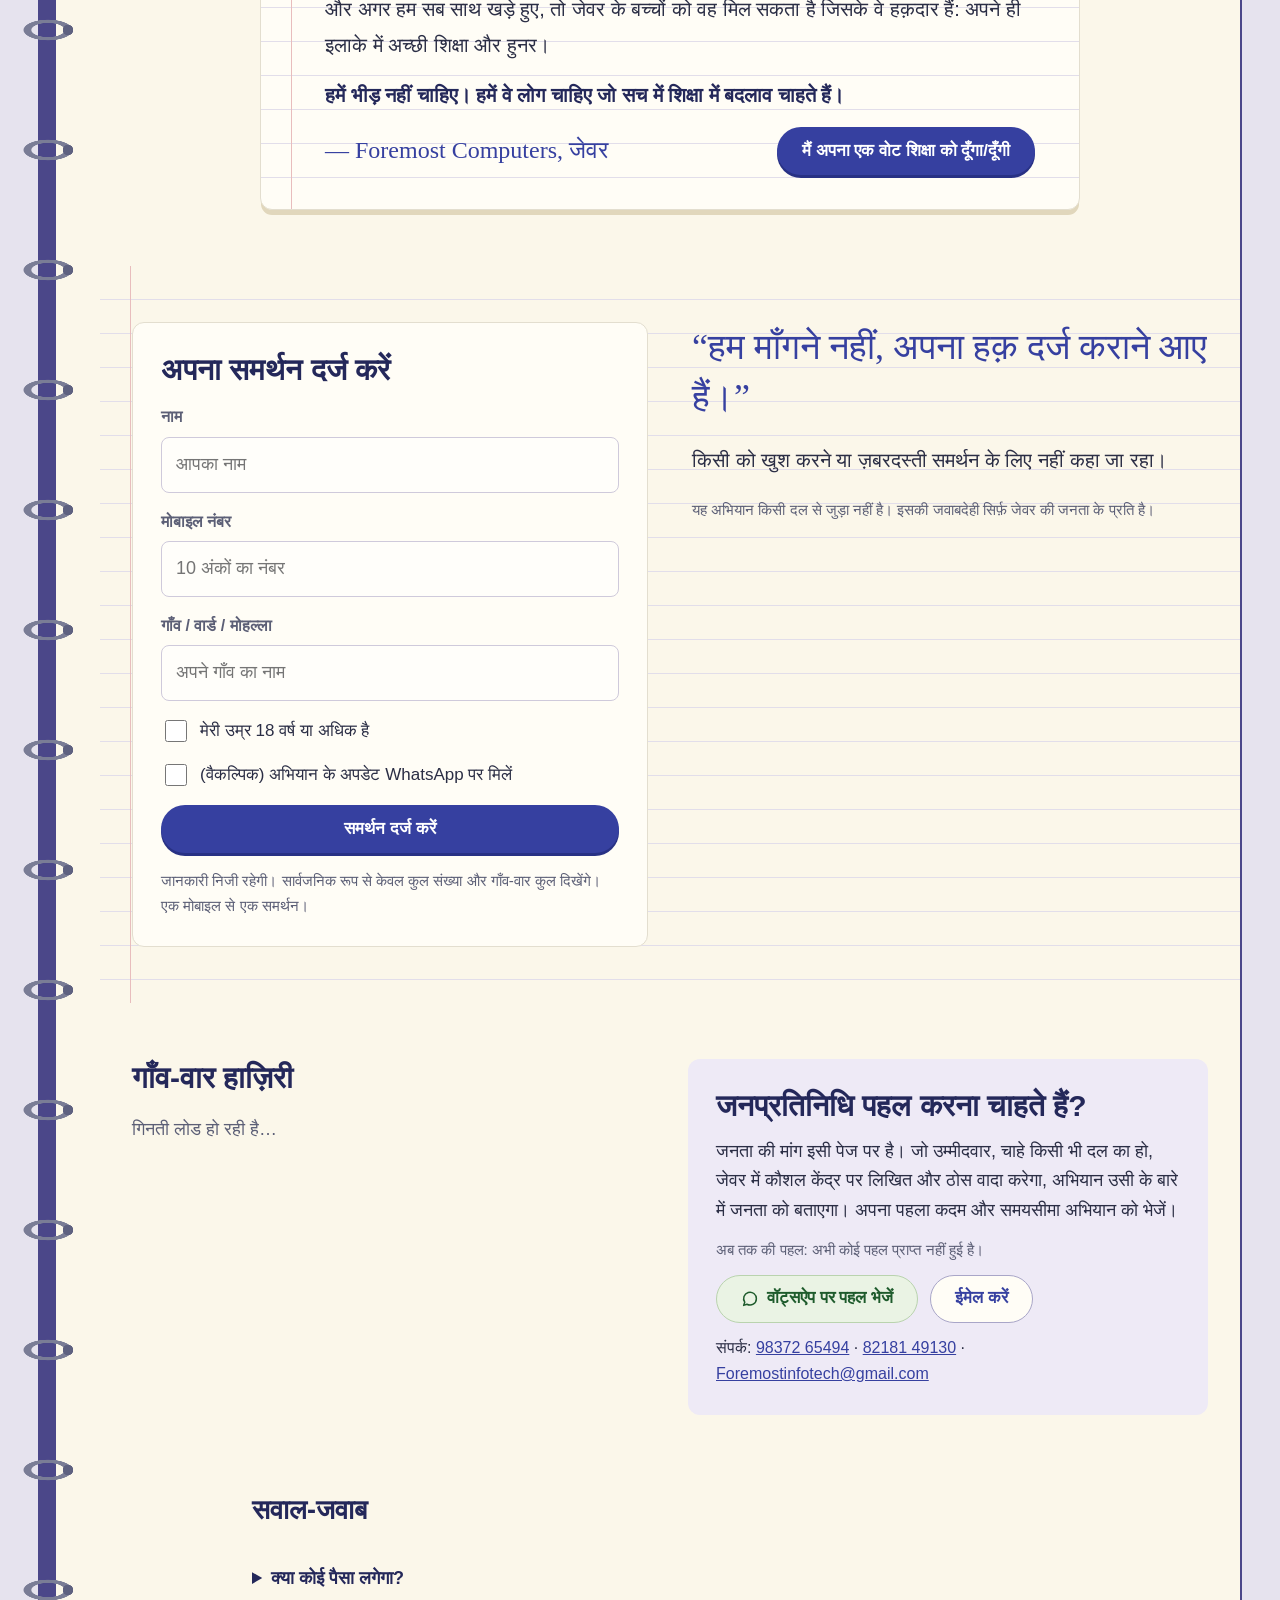
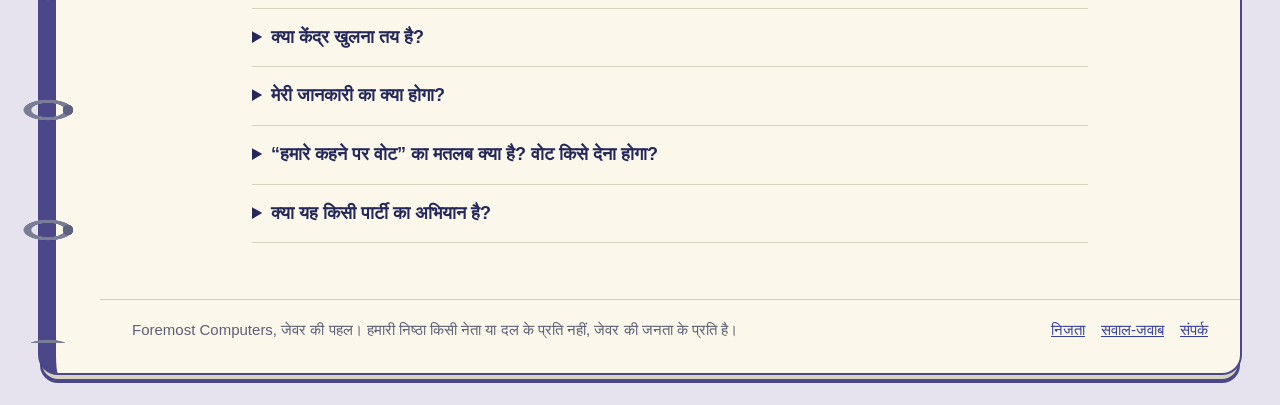
==== commit 2b23de45: "आवाज़ों वाले हिस्से का शीर्षक: सवाल हमारे, जवाब किसके पास? Co-Authored-By: Claude Opus 5.5 <noreply@" ====
--- a/index.html
+++ b/index.html
@@ -11,8 +11,8 @@
 <meta property="og:type" content="website">
 <meta property="og:title" content="इस बार वोट सिर्फ़ शिक्षा के लिए।">
 <meta property="og:description" content="जेवर में सार्वजनिक कौशल केंद्र की मांग का साथ दें। लक्ष्य 5,000+ समर्थक।">
-<meta property="og:image" content="https://vickiedevil.github.io/jewar-kaushal/assets/img/kitab-shahar.jpg">
-<meta property="og:url" content="https://vickiedevil.github.io/jewar-kaushal/">
+<meta property="og:image" content="https://vickie-devil.github.io/jewar-kaushal/assets/img/kitab-shahar.jpg">
+<meta property="og:url" content="https://vickie-devil.github.io/jewar-kaushal/">
 <link rel="preconnect" href="https://fonts.googleapis.com">
 <link href="https://fonts.googleapis.com/css2?family=Hind:wght@400;600;700&family=Kalam:wght@400&display=swap" rel="stylesheet">
 <link rel="stylesheet" href="assets/style.css">
@@ -104,8 +104,8 @@
 
 <section class="section" style="padding-top:8px">
 <div class="wrap">
-<p class="kicker">जनता की बातें</p>
-<div class="sec-head"><h2>कॉपी में चिपकी आवाज़ें</h2></div>
+<p class="kicker">जनता पूछती है</p>
+<div class="sec-head"><h2>सवाल हमारे, जवाब किसके पास?</h2></div>
 <div class="notes">
 <p class="note">“पापा, डिग्री तो मिल गई… अब काम कौन देगा?”</p>
 <p class="note">“डिग्री दीवार पर टँगती है, हुनर घर चलाता है।”</p>
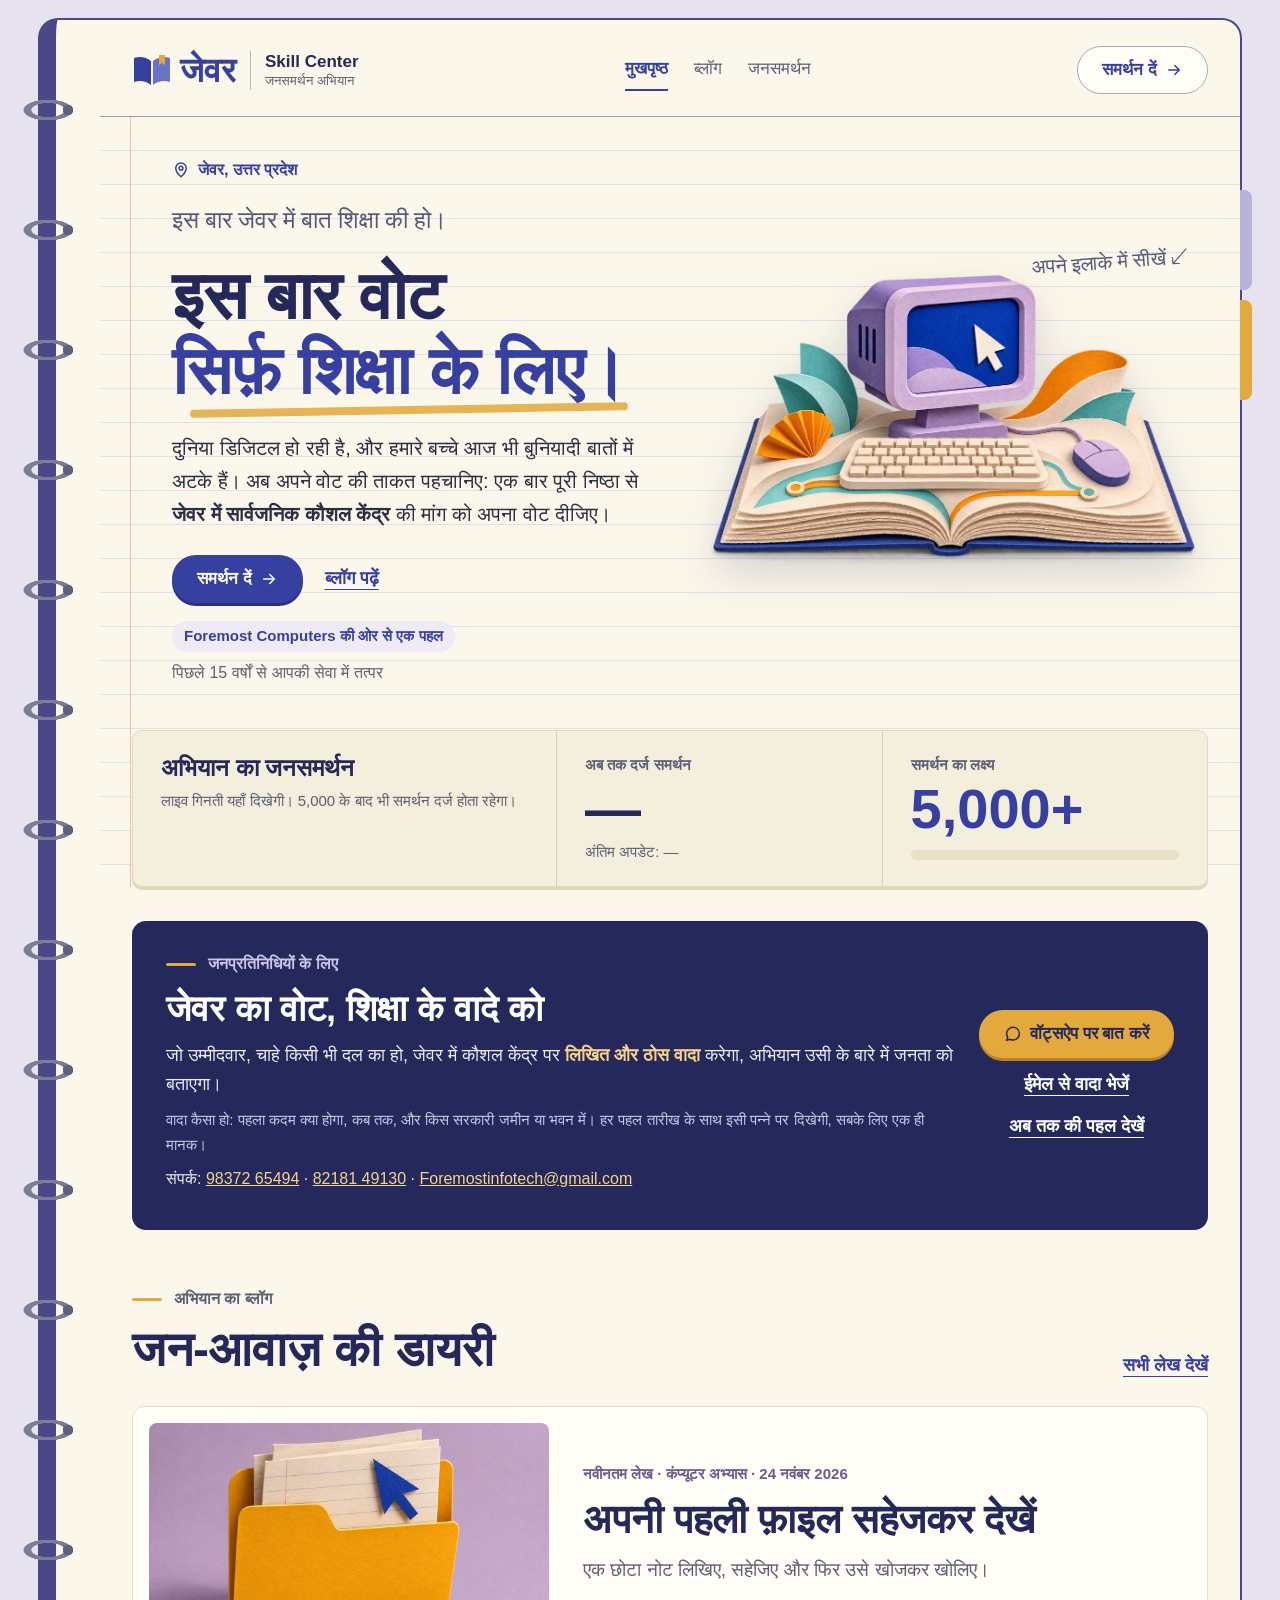
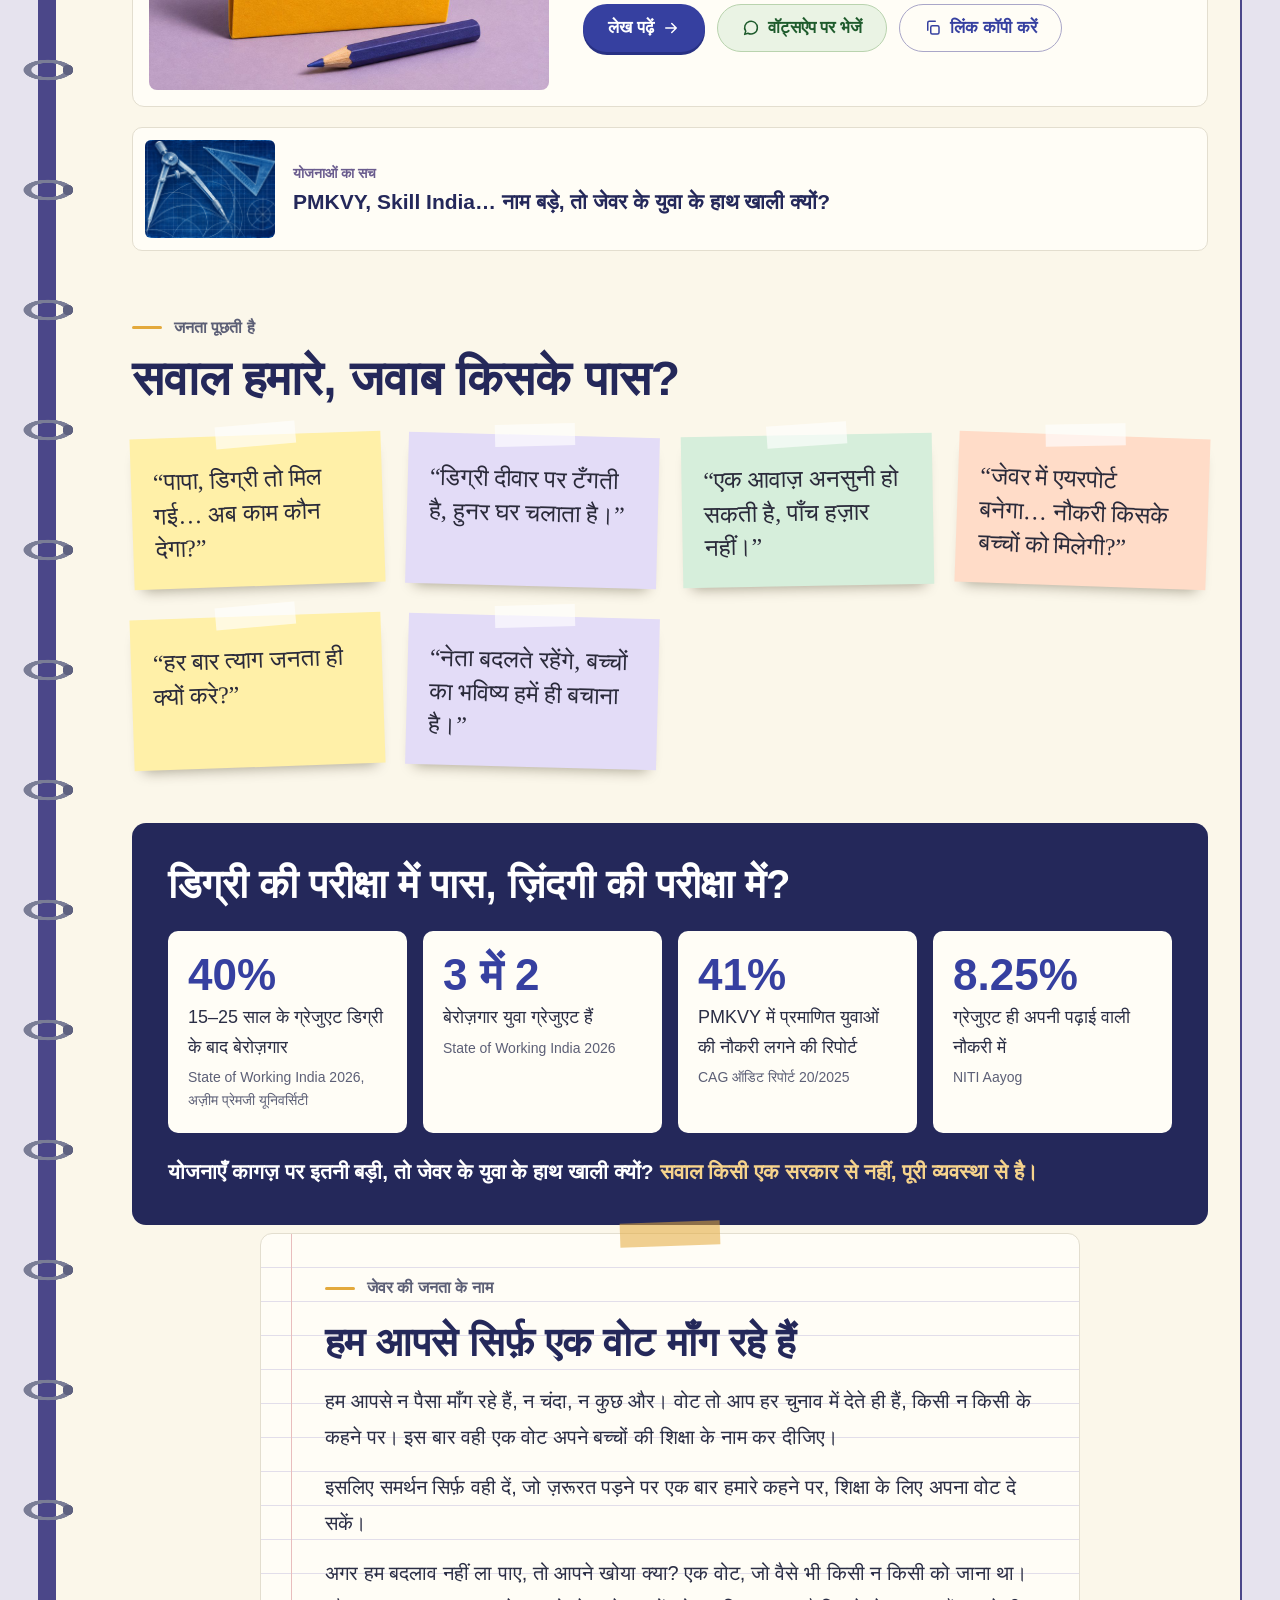
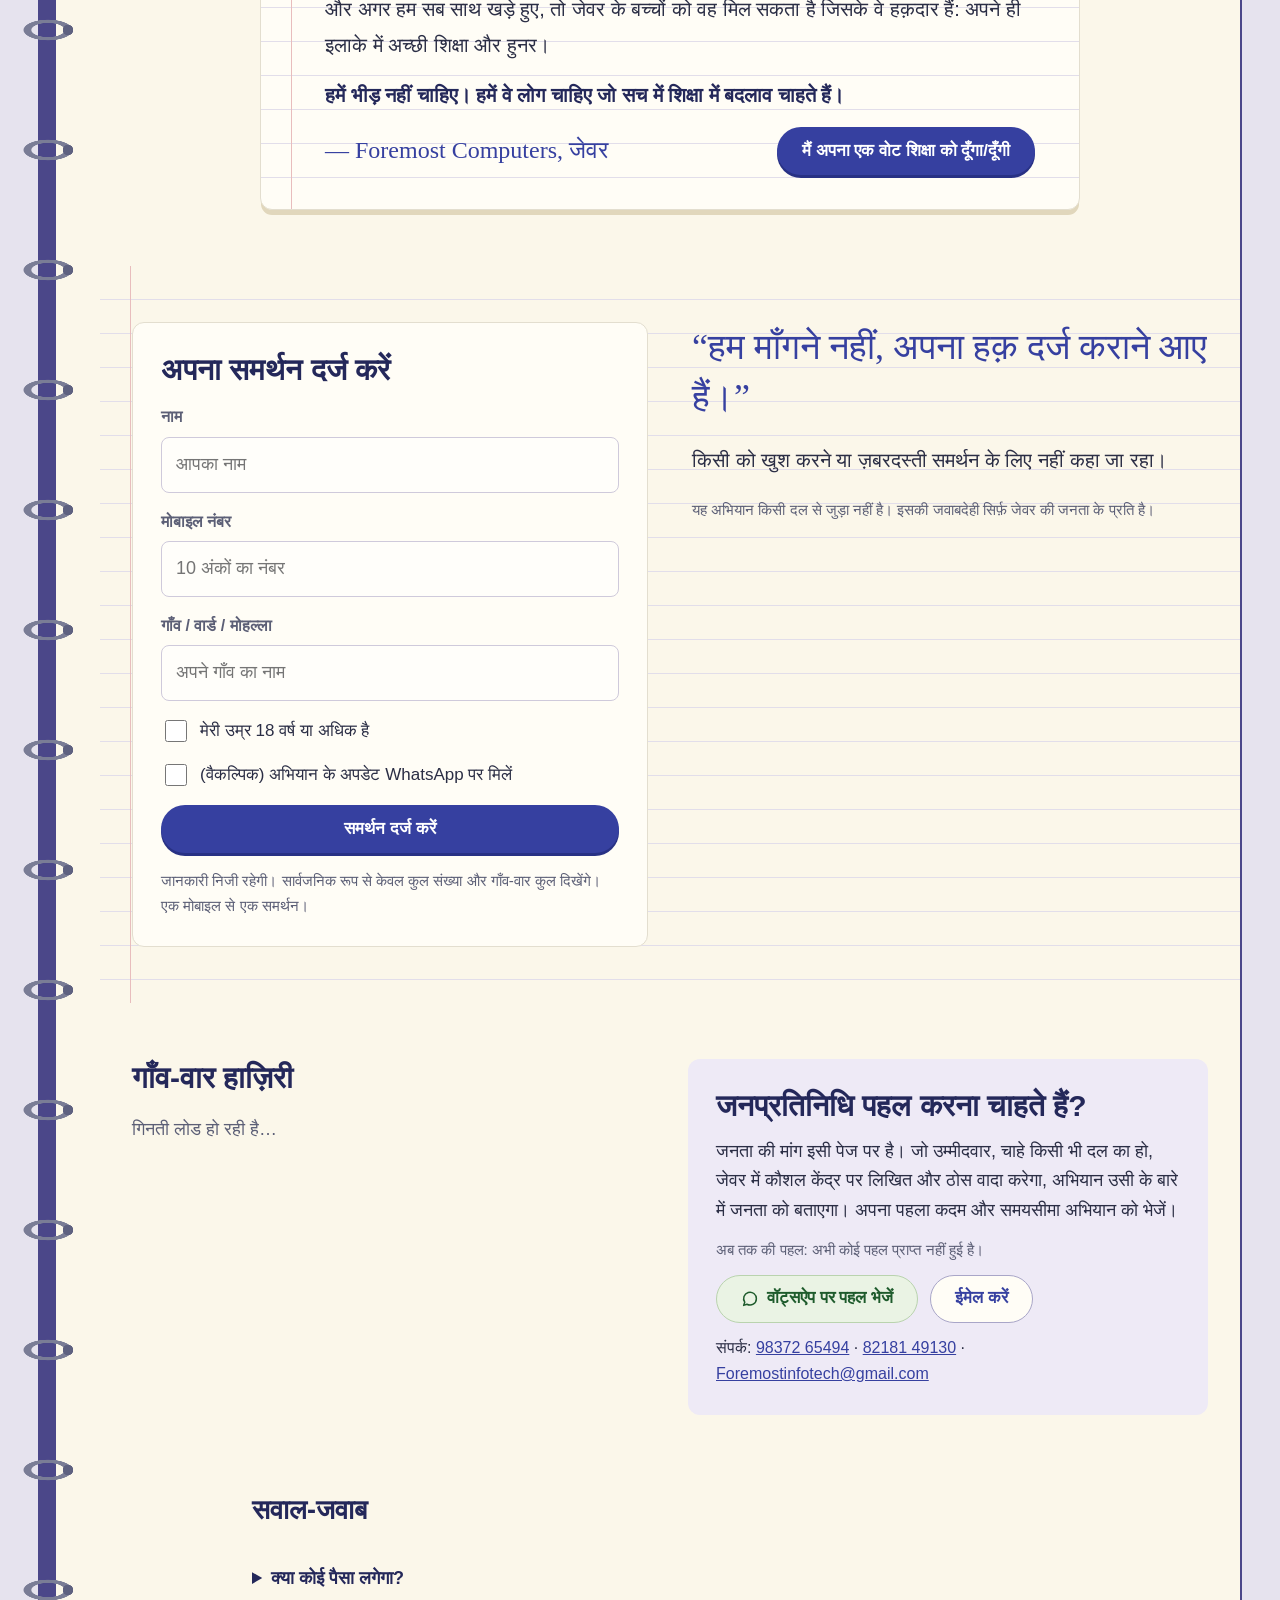
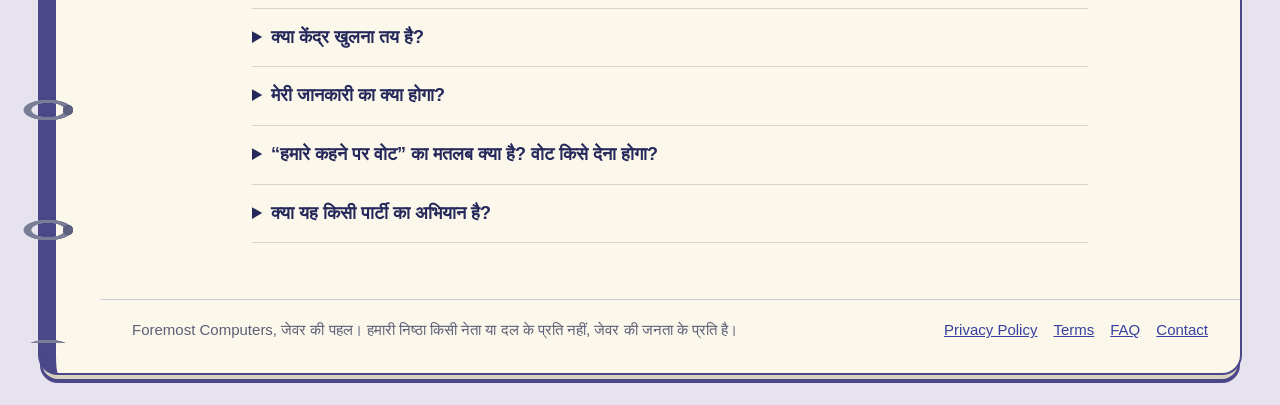
==== commit fe81645d: "Footer pages (Privacy, Terms, Contact), English admin with Hindi toggle, share-message section repla" ====
--- a/index.html
+++ b/index.html
@@ -197,7 +197,7 @@
 <h2>सवाल-जवाब</h2>
 <details><summary>क्या कोई पैसा लगेगा?</summary><p>नहीं। समर्थन देना पूरी तरह मुफ़्त है।</p></details>
 <details><summary>क्या केंद्र खुलना तय है?</summary><p>नहीं। अभी केवल मांग पर जनसमर्थन जुटाया जा रहा है। कोई कोर्स, फ़ीस, दाखिला या तारीख घोषित नहीं है।</p></details>
-<details id="nijta"><summary>मेरी जानकारी का क्या होगा?</summary><p>आपका नाम और मोबाइल नंबर किसी को नहीं दिखाया जाएगा, न बेचा या दिया जाएगा। सार्वजनिक रूप से सिर्फ़ कुल संख्या और गाँव-वार कुल दिखते हैं। अपडेट सिर्फ़ तभी भेजे जाएँगे जब आपने सहमति दी हो। अपना डेटा हटवाने के लिए संपर्क करें।</p></details>
+<details id="nijta"><summary>मेरी जानकारी का क्या होगा?</summary><p>आपका नाम और मोबाइल नंबर किसी को नहीं दिखाया जाएगा, न बेचा या दिया जाएगा। सार्वजनिक रूप से सिर्फ़ कुल संख्या और गाँव-वार कुल दिखते हैं। अपडेट सिर्फ़ तभी भेजे जाएँगे जब आपने सहमति दी हो। अपना डेटा हटवाने के लिए <a href="contact.html">संपर्क करें</a>। पूरी जानकारी: <a href="privacy.html">Privacy Policy</a>।</p></details>
 <details><summary>“हमारे कहने पर वोट” का मतलब क्या है? वोट किसे देना होगा?</summary><p>जो उम्मीदवार, चाहे किसी भी दल का हो, जेवर में कौशल केंद्र पर लिखित और ठोस वादा करेगा, अभियान उसी के बारे में जनता को बताएगा। फ़ैसला वादे के आधार पर होगा, दल के आधार पर नहीं। वोट हमेशा आपका अपना है।</p></details>
 <details><summary>क्या यह किसी पार्टी का अभियान है?</summary><p>नहीं। यह Foremost Computers की ओर से जनता की एक पहल है। हमारी निष्ठा किसी नेता या दल के प्रति नहीं, जेवर की जनता के प्रति है।</p></details>
 </div>
@@ -207,7 +207,7 @@
 <footer class="site-foot">
 <div class="wrap">
 <p>Foremost Computers, जेवर की पहल। हमारी निष्ठा किसी नेता या दल के प्रति नहीं, जेवर की जनता के प्रति है।</p>
-<nav aria-label="फ़ुटर"><a href="#nijta">निजता</a><a href="#sawal">सवाल-जवाब</a><a href="mailto:Foremostinfotech@gmail.com">संपर्क</a></nav>
+<nav aria-label="Footer"><a href="privacy.html">Privacy Policy</a><a href="terms.html">Terms</a><a href="index.html#sawal">FAQ</a><a href="contact.html">Contact</a></nav>
 </div>
 </footer>
 </div>
--- a/assets/style.css
+++ b/assets/style.css
@@ -226,6 +226,23 @@
 .reply{margin:10px 0 0 26px;background:#F7F5FC;border-left:4px solid #B9B5DA;border-radius:6px;padding:12px 14px}
 .reply.official{background:var(--soft);border-left-color:var(--indigo)}
 
+/* ---------- एक मैसेज, तीन घर ---------- */
+.spread h2{margin:0 0 6px;font-size:clamp(28px,3.4vw,38px)}
+.spread-grid{display:grid;grid-template-columns:repeat(auto-fit,minmax(230px,1fr));gap:28px 22px}
+.spread .note{display:flex;flex-direction:column;justify-content:space-between;gap:16px}
+.spread .note blockquote{margin:0}
+.spread .note .btn{font-family:'Hind',sans-serif;font-size:16px;align-self:flex-start}
+
+/* ---------- जानकारी पन्ने (Privacy, Terms, Contact) ---------- */
+.doc{background:var(--card);border:1.5px solid #E3DECF;border-radius:12px;padding:34px 40px;line-height:1.75}
+.doc h2{font-size:24px;margin:26px 0 8px}.doc h2:first-child{margin-top:0}
+.doc p,.doc li{font-size:18px}
+.doc ul{padding-left:22px}
+.contact-grid{display:grid;grid-template-columns:repeat(auto-fit,minmax(240px,1fr));gap:16px}
+.contact-card{background:var(--card);border:1.5px solid #E3DECF;border-radius:12px;padding:22px;display:flex;flex-direction:column;gap:8px}
+.contact-card b{font-size:20px;color:var(--ink)}
+@media (max-width:640px){.doc{padding:24px 20px}}
+
 /* ---------- लेखक कक्ष ---------- */
 .desk{display:grid;grid-template-columns:1.4fr 1fr;gap:26px;align-items:start}
 .desk-side{background:var(--sand);border:1.5px solid #E1D7BC;border-radius:12px;padding:22px;display:flex;flex-direction:column;gap:14px;position:sticky;top:16px}
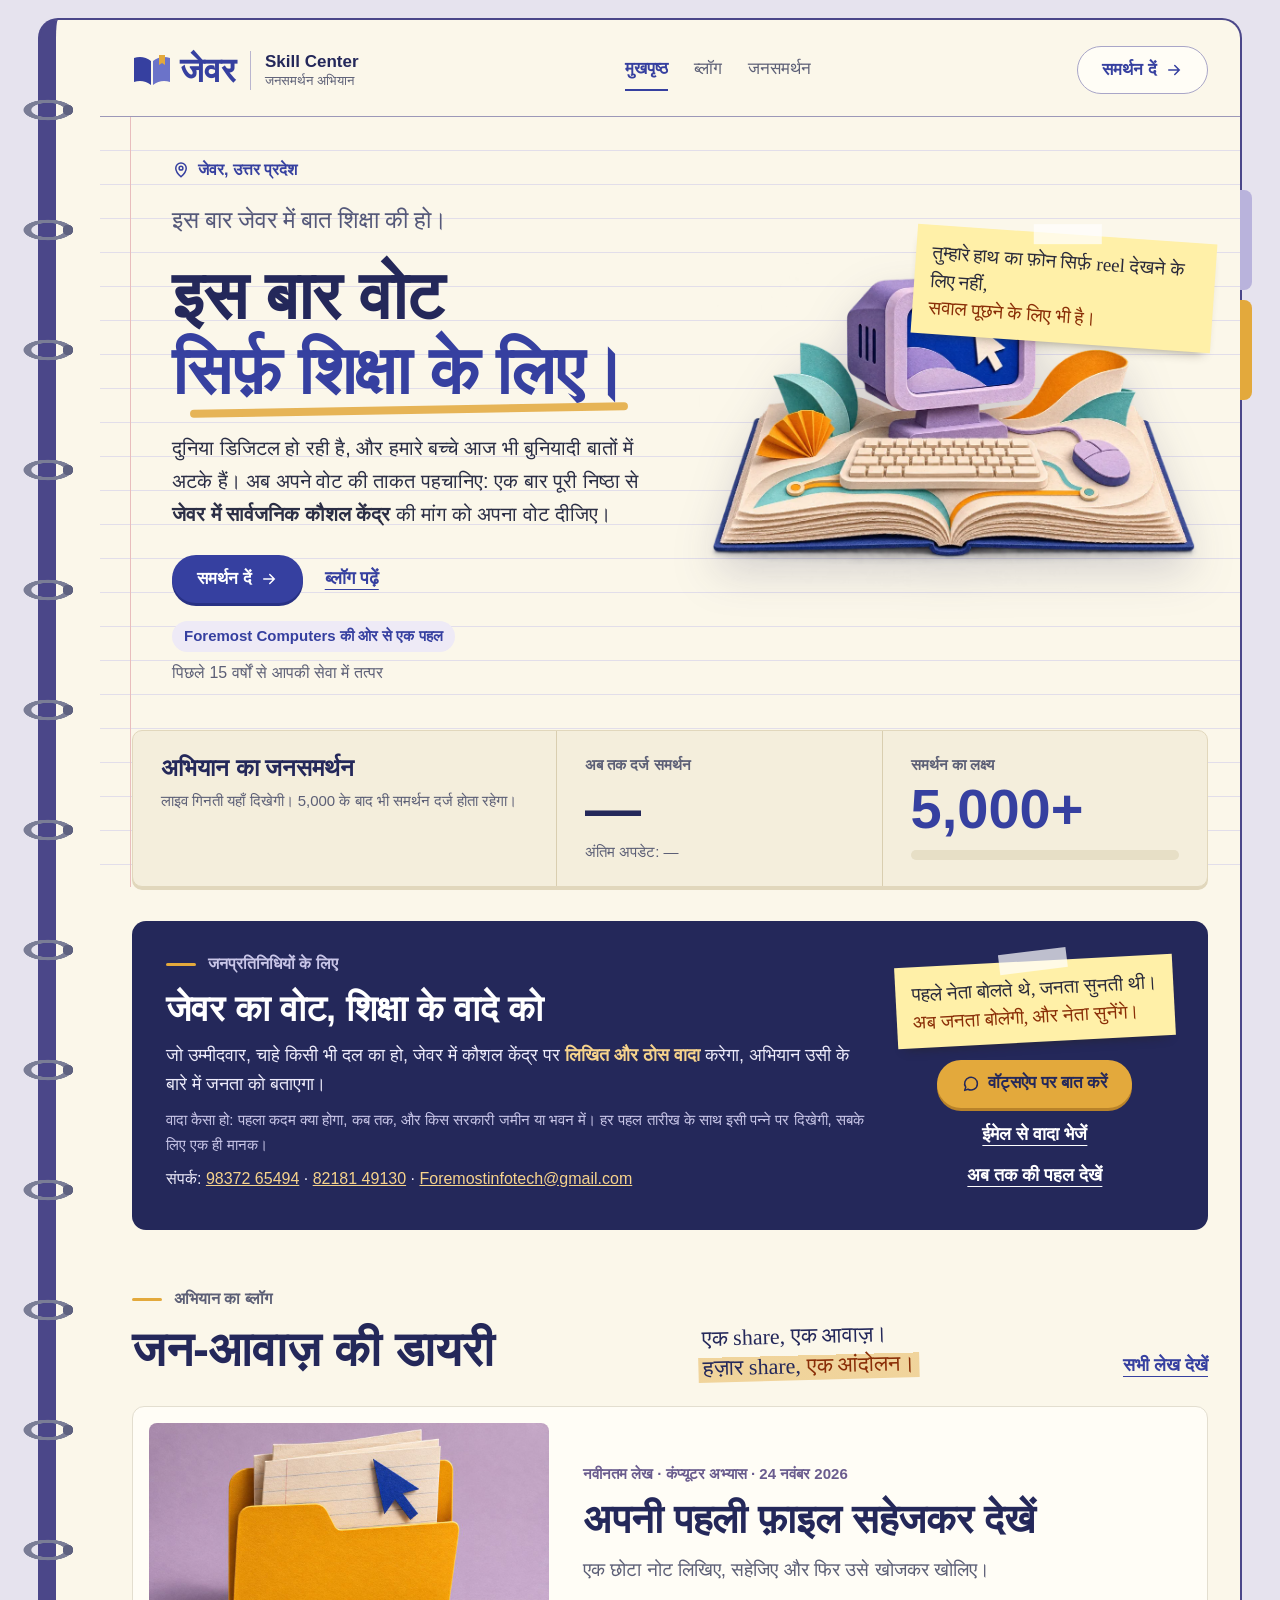
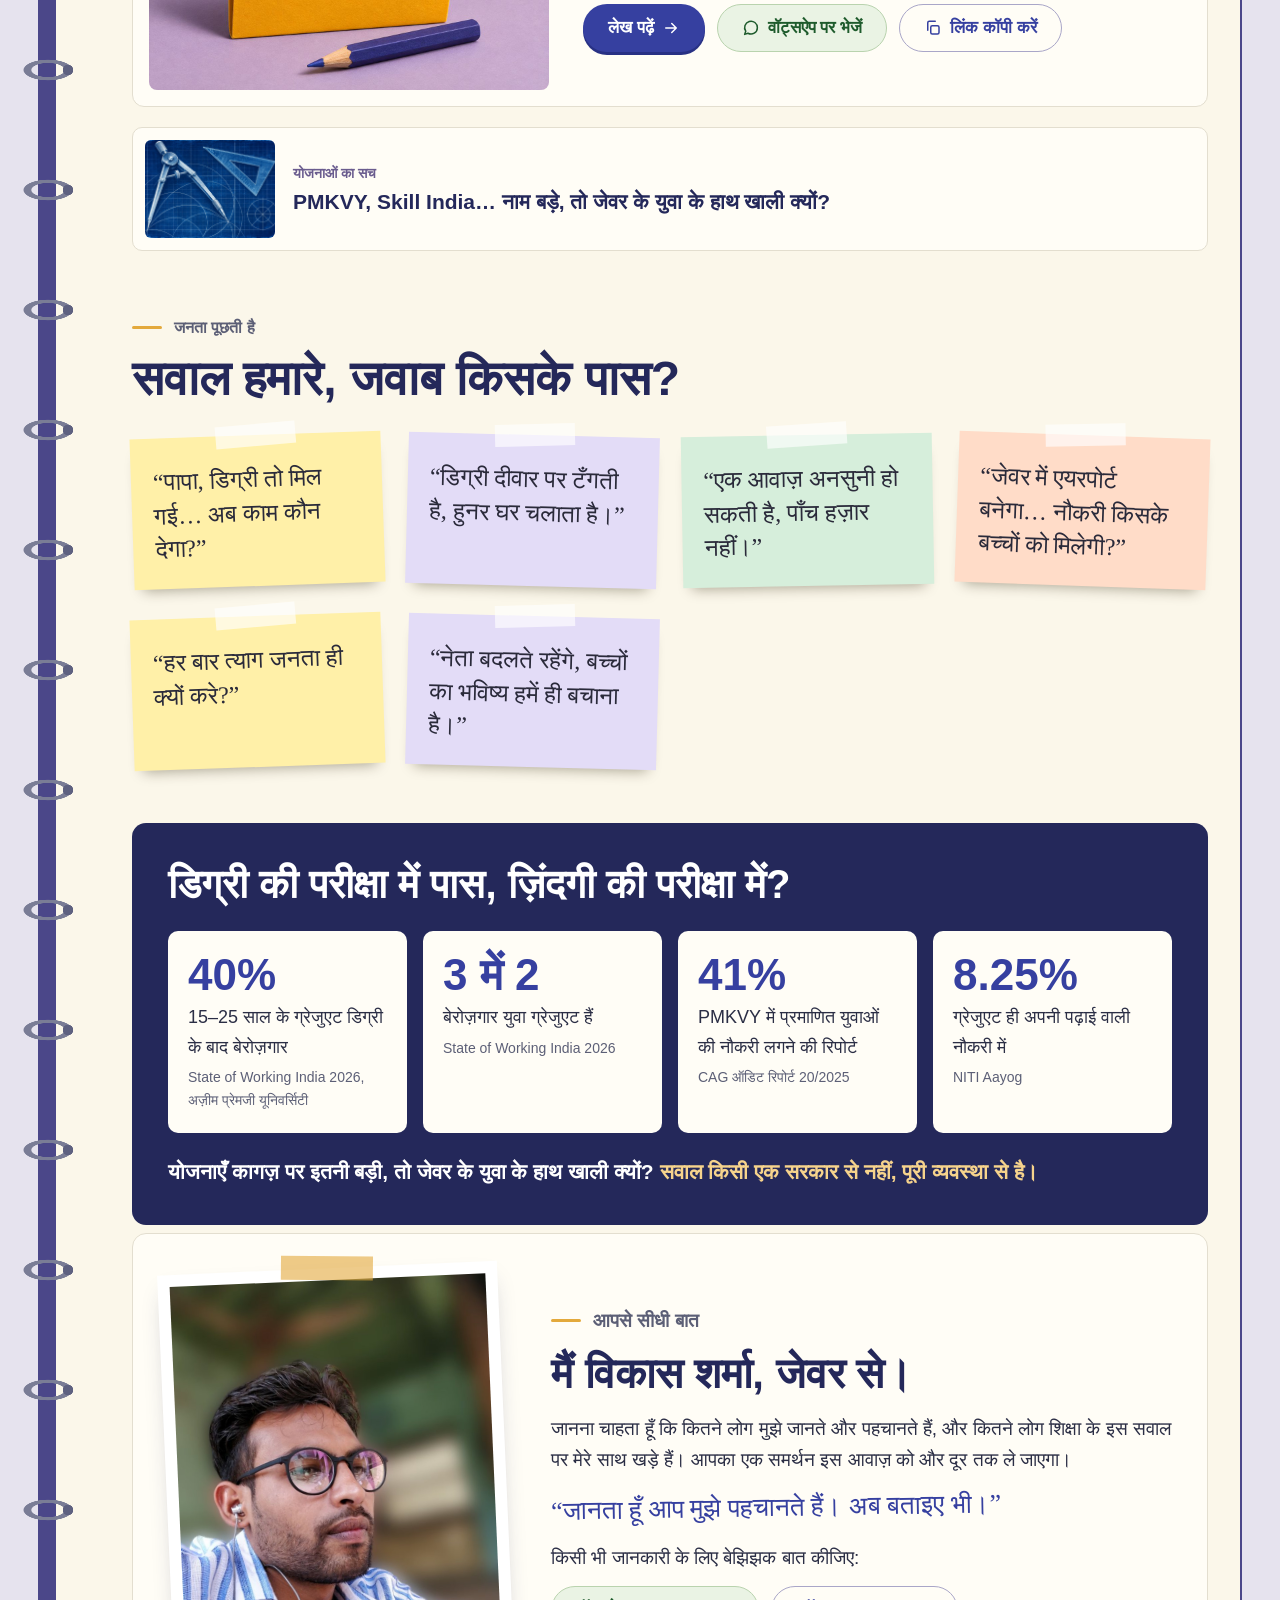
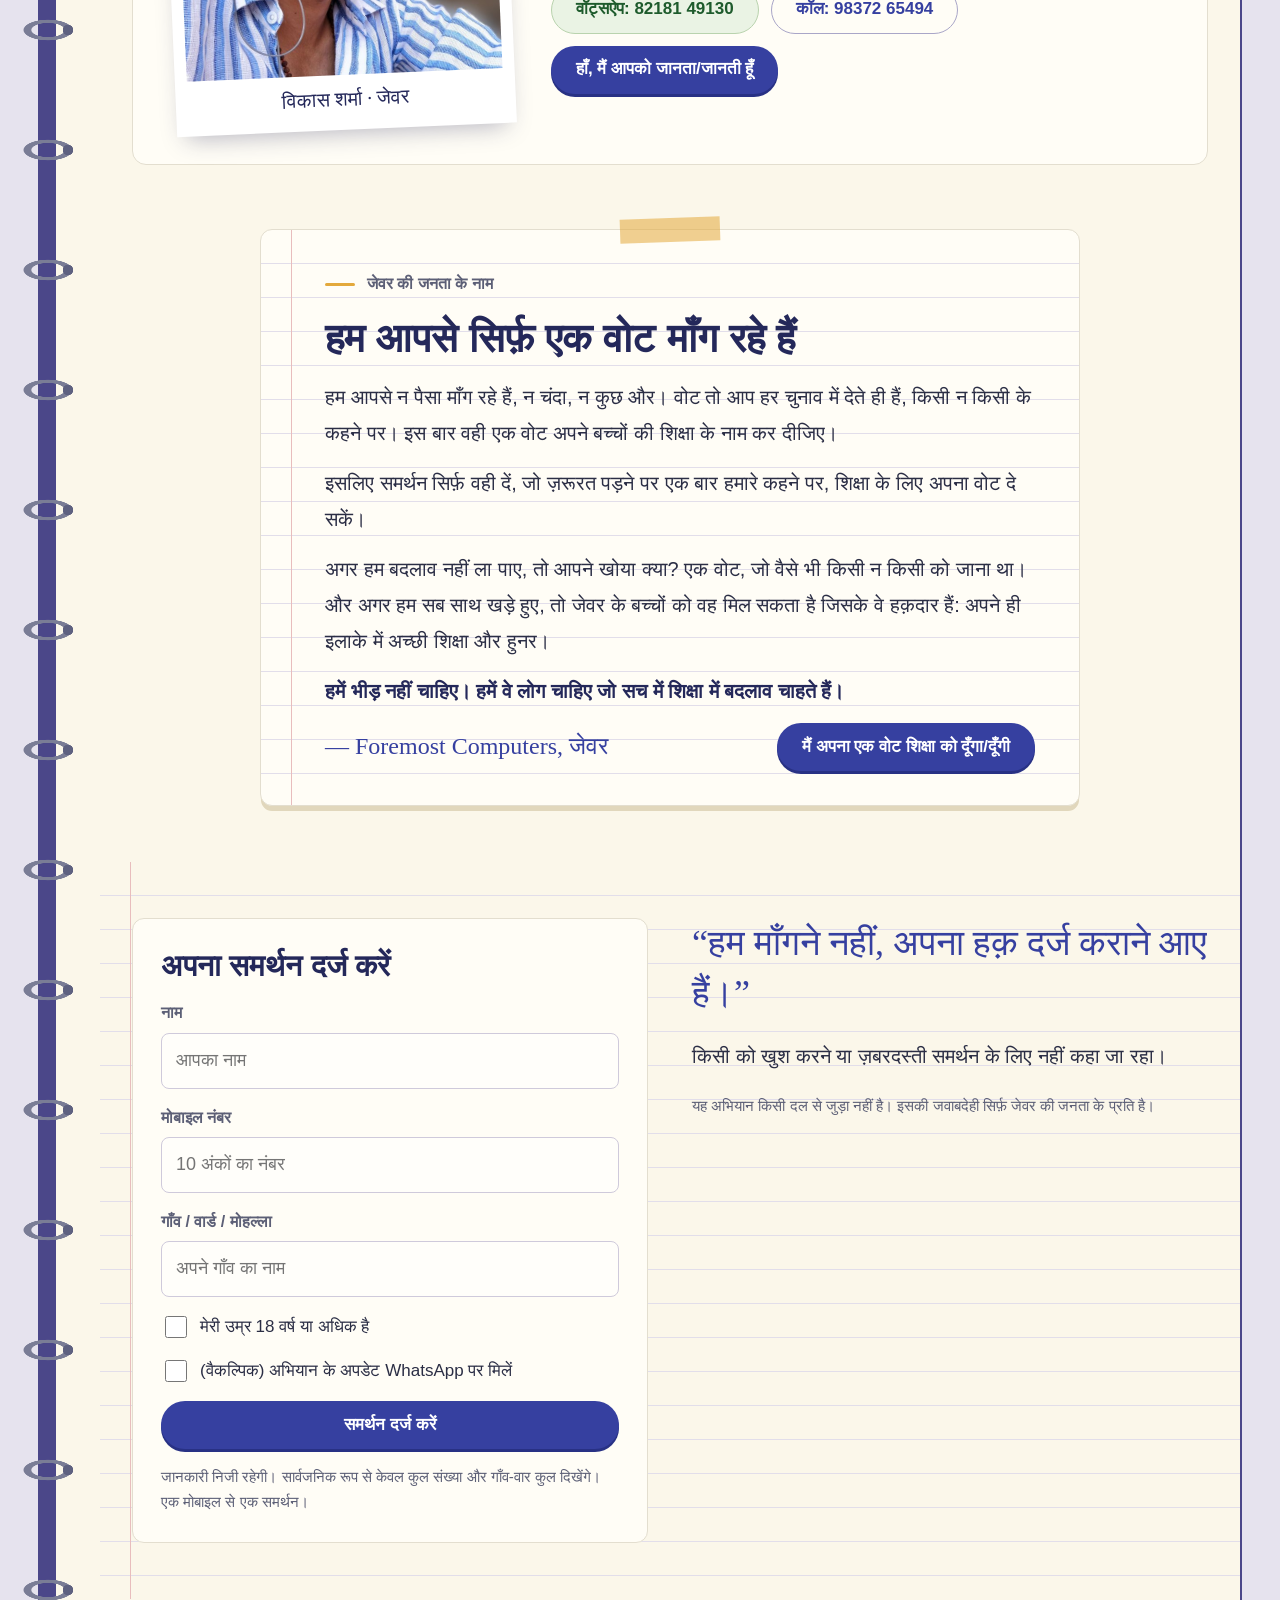
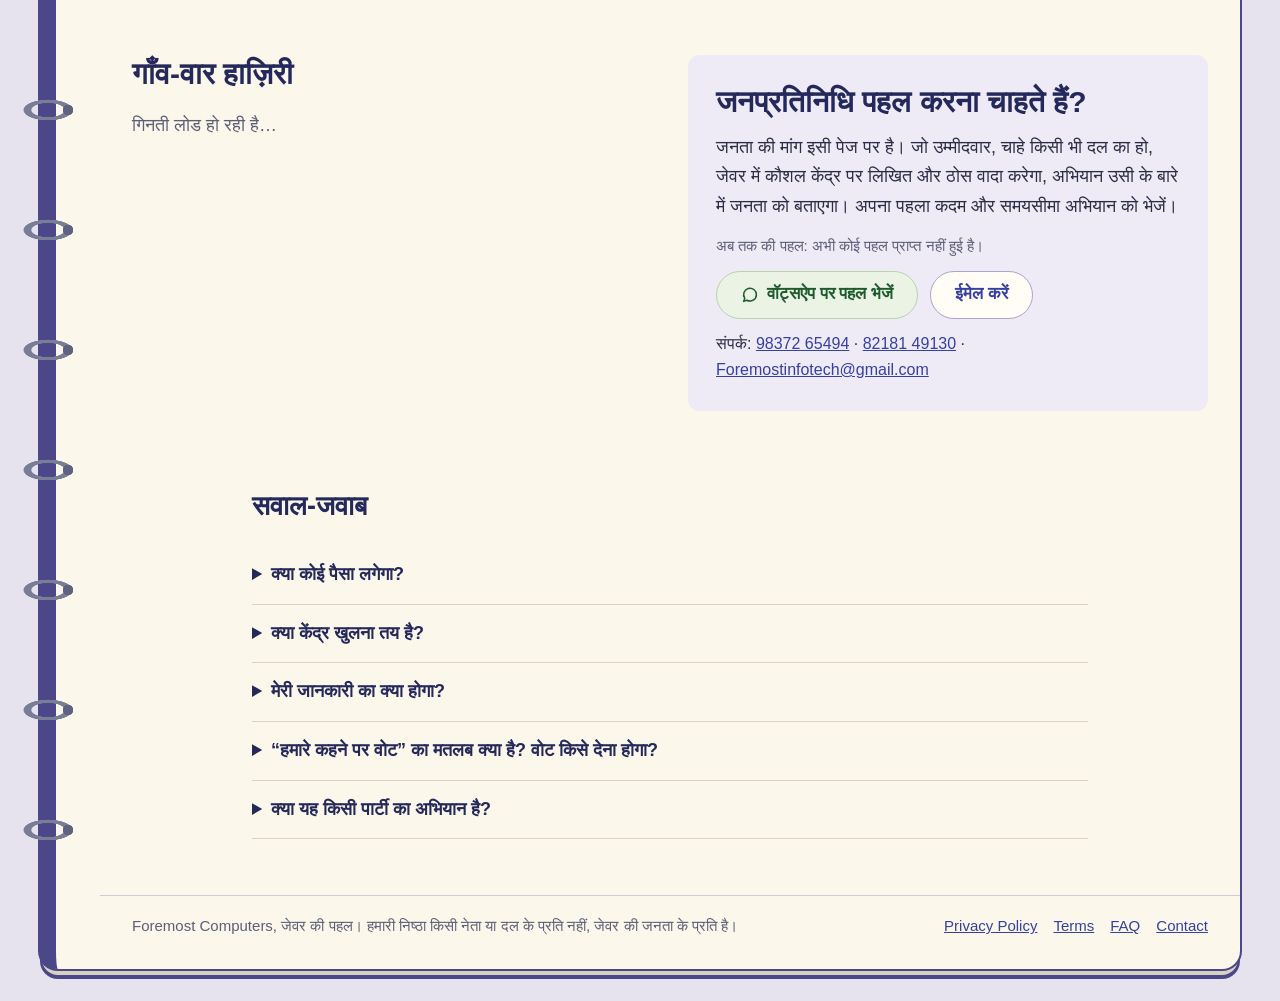
==== commit 51184f00: "मुखपृष्ठ: विकास शर्मा का परिचय और सोशल मीडिया वाली पंक्तियाँ Co-Authored-By: Claude Opus 5.5 <norepl" ====
--- a/index.html
+++ b/index.html
@@ -50,7 +50,7 @@
 <p class="brandline"><b>Foremost Computers की ओर से एक पहल</b><span>पिछले 15 वर्षों से आपकी सेवा में तत्पर</span></p>
 </div>
 <div class="hero-art">
-<p class="scribble" aria-hidden="true">अपने इलाके में सीखें ↙</p>
+<p class="sticker s1">तुम्हारे हाथ का फ़ोन सिर्फ़ reel देखने के लिए नहीं,<br><b>सवाल पूछने के लिए भी है।</b></p>
 <img src="assets/img/hero-kitab-computer.webp" width="1100" height="733" alt="खुली किताब पर बना कंप्यूटर, कीबोर्ड और माउस: पढ़ाई से हुनर तक">
 </div>
 </div>
@@ -85,6 +85,7 @@
 <p class="contact-line">संपर्क: <a href="tel:+919837265494">98372 65494</a> · <a href="tel:+918218149130">82181 49130</a> · <a href="mailto:Foremostinfotech@gmail.com">Foremostinfotech@gmail.com</a></p>
 </div>
 <div class="leader-acts">
+<p class="sticker s3">पहले नेता बोलते थे, जनता सुनती थी।<br><b>अब जनता बोलेगी, और नेता सुनेंगे।</b></p>
 <a class="btn btn-primary" href="https://wa.me/918218149130?text=%E0%A4%A8%E0%A4%AE%E0%A4%B8%E0%A5%8D%E0%A4%A4%E0%A5%87%2C%20%E0%A4%AE%E0%A5%88%E0%A4%82%20%E0%A4%9C%E0%A5%87%E0%A4%B5%E0%A4%B0%20%E0%A4%95%E0%A5%8C%E0%A4%B6%E0%A4%B2%20%E0%A4%85%E0%A4%AD%E0%A4%BF%E0%A4%AF%E0%A4%BE%E0%A4%A8%20%28Skill%20Center%29%20%E0%A4%95%E0%A5%87%20%E0%A4%AC%E0%A4%BE%E0%A4%B0%E0%A5%87%20%E0%A4%AE%E0%A5%87%E0%A4%82%20%E0%A4%AC%E0%A4%BE%E0%A4%A4%20%E0%A4%95%E0%A4%B0%E0%A4%A8%E0%A4%BE%20%E0%A4%9A%E0%A4%BE%E0%A4%B9%E0%A4%A4%E0%A4%BE/%E0%A4%9A%E0%A4%BE%E0%A4%B9%E0%A4%A4%E0%A5%80%20%E0%A4%B9%E0%A5%82%E0%A4%81%E0%A5%A4" target="_blank" rel="noopener"><svg viewBox="0 0 24 24" fill="none" stroke="currentColor" stroke-width="2" stroke-linecap="round" stroke-linejoin="round" aria-hidden="true"><path d="M20.5 11.6a8.5 8.5 0 0 1-12.6 7.4L3.5 20.5l1.5-4.3a8.5 8.5 0 1 1 15.5-4.6z"/></svg>वॉट्सऐप पर बात करें</a>
 <a class="textlink" href="mailto:Foremostinfotech@gmail.com">ईमेल से वादा भेजें</a>
 <a class="textlink" href="#pahal">अब तक की पहल देखें</a>
@@ -96,7 +97,7 @@
 <section class="section" id="jan-awaaz">
 <div class="wrap">
 <p class="kicker">अभियान का ब्लॉग</p>
-<div class="sec-head"><h2>जन-आवाज़ की डायरी</h2><a class="textlink" href="jan-awaaz.html">सभी लेख देखें</a></div>
+<div class="sec-head"><h2>जन-आवाज़ की डायरी</h2><p class="marker">एक share, एक आवाज़।<br>हज़ार share, <b>एक आंदोलन।</b></p><a class="textlink" href="jan-awaaz.html">सभी लेख देखें</a></div>
 <div id="latest-post"><noscript><p><a href="jan-awaaz.html">सभी लेख देखें</a></p></noscript></div>
 <div class="more" id="more-posts" data-limit="2"></div>
 </div>
@@ -127,6 +128,26 @@
 <div class="fact"><b>8.25%</b><p style="margin:0">ग्रेजुएट ही अपनी पढ़ाई वाली नौकरी में</p><span>NITI Aayog</span></div>
 </div>
 <p class="question">योजनाएँ कागज़ पर इतनी बड़ी, तो जेवर के युवा के हाथ खाली क्यों? <em>सवाल किसी एक सरकार से नहीं, पूरी व्यवस्था से है।</em></p>
+</div>
+</section>
+
+<section class="section" id="parichay" style="padding-top:8px">
+<div class="wrap">
+<div class="intro">
+<figure class="polaroid"><img src="assets/img/vikash-sharma.jpg" width="720" height="900" alt="विकास शर्मा" loading="lazy"><figcaption>विकास शर्मा · जेवर</figcaption></figure>
+<div class="intro-text">
+<p class="kicker">आपसे सीधी बात</p>
+<h2>मैं विकास शर्मा, जेवर से।</h2>
+<p>जानना चाहता हूँ कि कितने लोग मुझे जानते और पहचानते हैं, और कितने लोग शिक्षा के इस सवाल पर मेरे साथ खड़े हैं। आपका एक समर्थन इस आवाज़ को और दूर तक ले जाएगा।</p>
+<p class="scrawl">“जानता हूँ आप मुझे पहचानते हैं। अब बताइए भी।”</p>
+<p>किसी भी जानकारी के लिए बेझिझक बात कीजिए:</p>
+<div class="chips">
+<a class="btn btn-wa" href="https://wa.me/918218149130" target="_blank" rel="noopener">वॉट्सऐप: 82181 49130</a>
+<a class="btn btn-outline" href="tel:+919837265494">कॉल: 98372 65494</a>
+<a class="btn btn-primary" href="#samarthan">हाँ, मैं आपको जानता/जानती हूँ</a>
+</div>
+</div>
+</div>
 </div>
 </section>
 
--- a/assets/style.css
+++ b/assets/style.css
@@ -282,3 +282,23 @@
   .mini img,.ph{width:96px}
   .card-actions .btn{flex:1 1 auto}
 }
+
+/* ---------- परिचय + ध्यान खींचने वाली पंक्तियाँ (ट्रायल) ---------- */
+.intro{display:grid;grid-template-columns:minmax(220px,340px) 1fr;gap:44px;align-items:center;background:var(--card);border:1.5px solid #E3DECF;border-radius:14px;padding:34px}
+.intro > *{min-width:0}
+.polaroid{margin:0;background:#fff;padding:12px 12px 14px;box-shadow:0 12px 24px -10px rgba(36,40,90,.35);transform:rotate(-2.5deg);position:relative}
+.polaroid::before{content:"";position:absolute;top:-12px;left:calc(50% - 46px);width:92px;height:24px;background:rgba(227,169,60,.6);transform:rotate(3deg)}
+.polaroid img{width:100%;height:auto;aspect-ratio:4/5;object-fit:cover}
+.polaroid figcaption{font-family:'Kalam',cursive;font-size:20px;text-align:center;color:var(--ink);margin-top:8px}
+.intro h2{margin:0 0 12px;font-size:clamp(30px,3.6vw,42px)}
+.intro p{margin:0 0 12px;font-size:19px}
+.scrawl{font-family:'Kalam',cursive;font-size:26px!important;color:var(--indigo);transform:rotate(-1deg);display:inline-block}
+.sticker{font-family:'Kalam',cursive;font-size:19px;line-height:1.45;color:#2A2A3A;background:#FFF0A8;padding:14px 16px 12px;margin:0;box-shadow:0 8px 12px -8px rgba(40,30,0,.45);max-width:300px;position:relative}
+.sticker b{font-weight:400;color:#8A2E07}
+.sticker::before{content:"";position:absolute;top:-10px;left:calc(50% - 34px);width:68px;height:20px;background:rgba(255,255,255,.7);transform:rotate(-4deg)}
+.hero-art .s1{position:absolute;right:-6px;top:-18px;transform:rotate(4deg);z-index:2}
+.leader .s3{transform:rotate(-3deg);background:#FFF0A8;margin-bottom:6px}
+.marker{margin:0;font-family:'Kalam',cursive;font-size:22px;line-height:1.35;color:var(--ink);background:linear-gradient(transparent 58%,rgba(227,169,60,.45) 58%);padding:0 4px;transform:rotate(-1.5deg)}
+.marker b{font-weight:400;color:#8A2E07}
+@media (max-width:900px){.intro{grid-template-columns:1fr;padding:24px}.polaroid{max-width:300px;margin:0 auto}.hero-art .s1{position:static;margin:0 auto 14px;transform:rotate(-2deg)}}
+@media (max-width:640px){.sticker{font-size:17px}.marker{font-size:19px}}
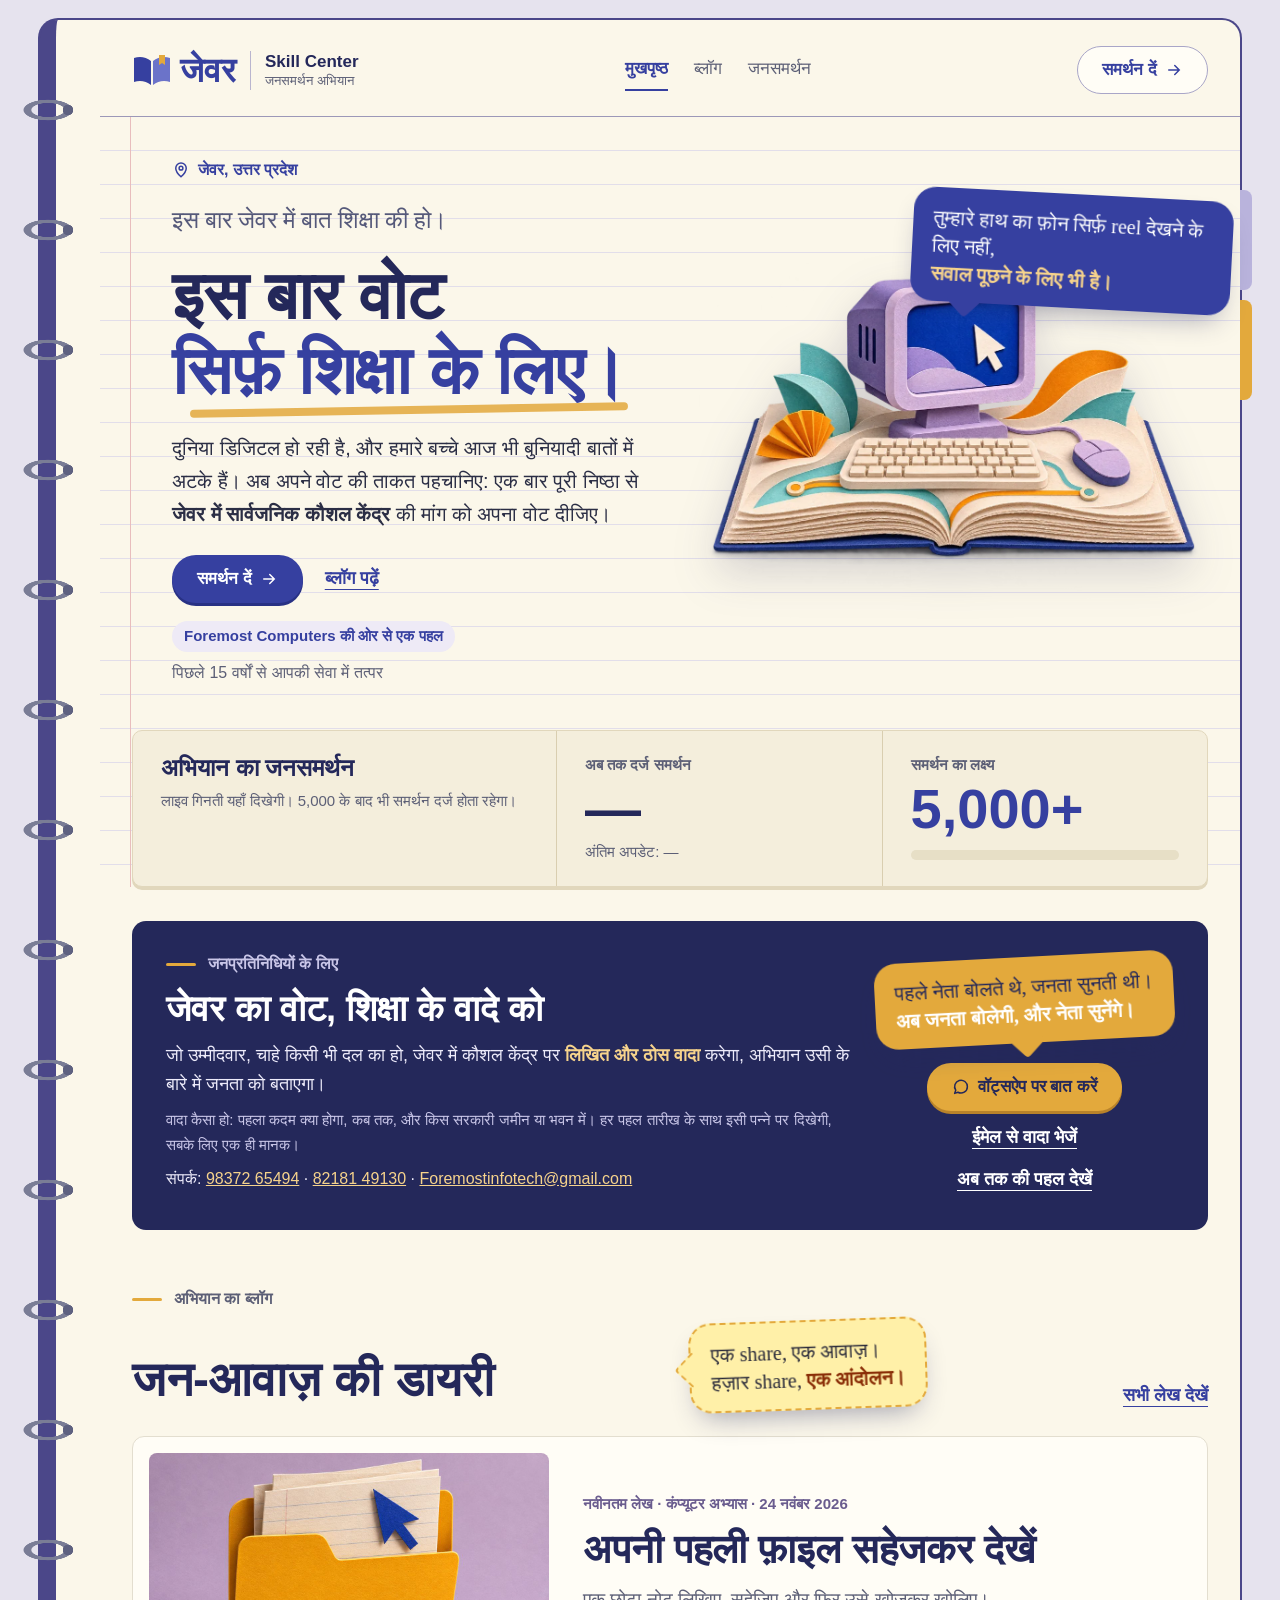
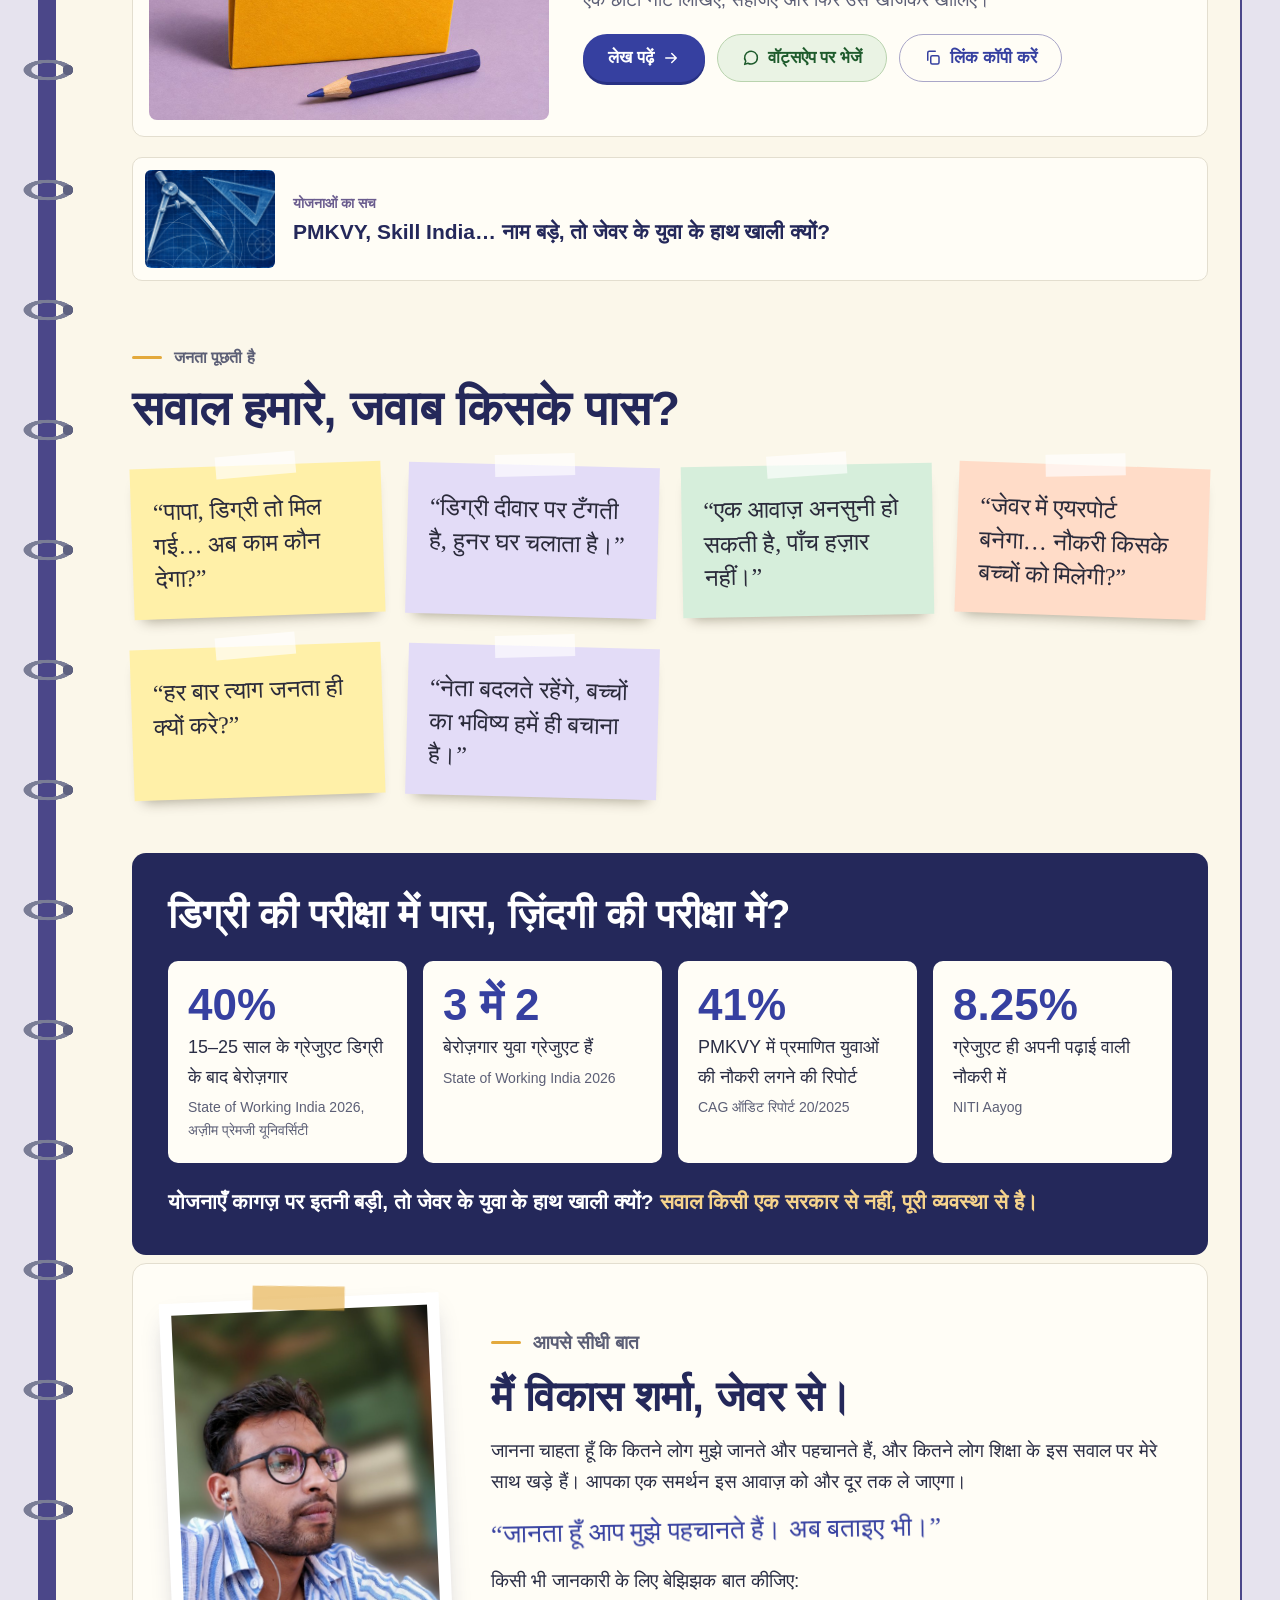
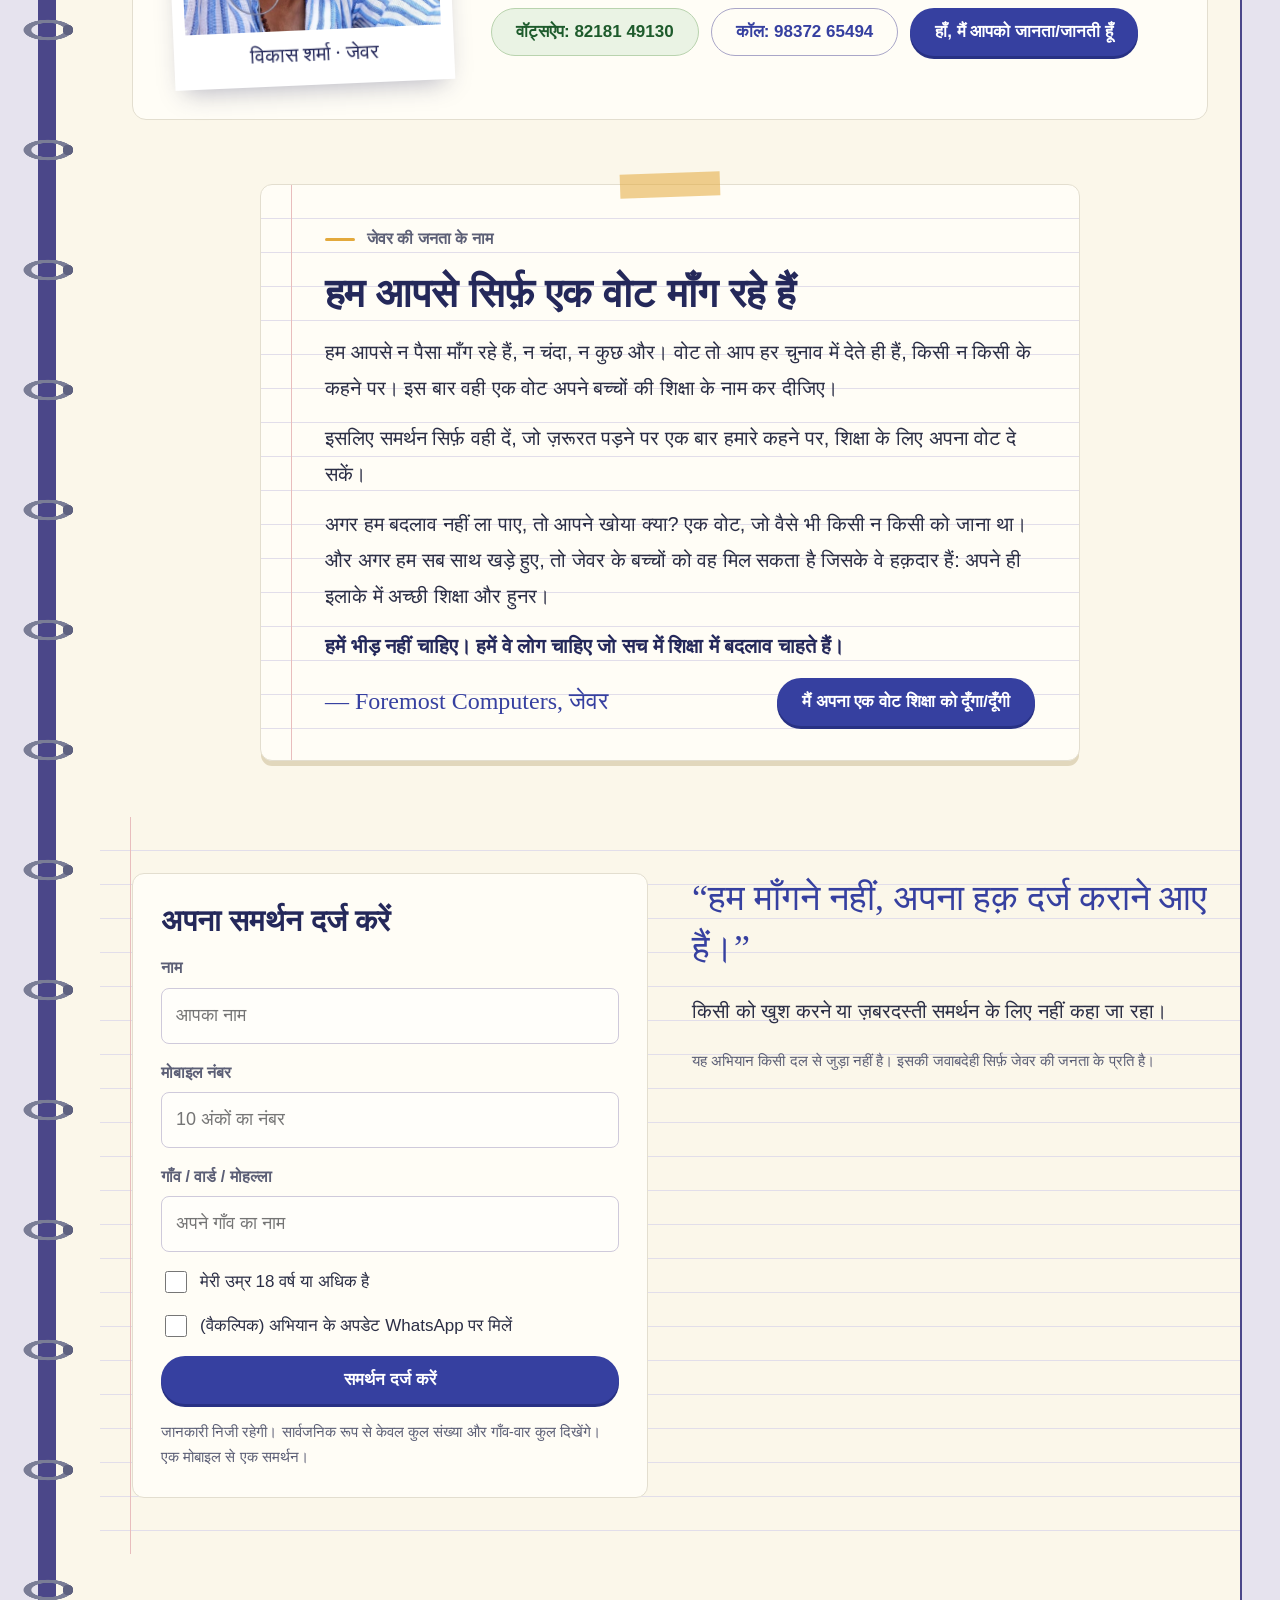
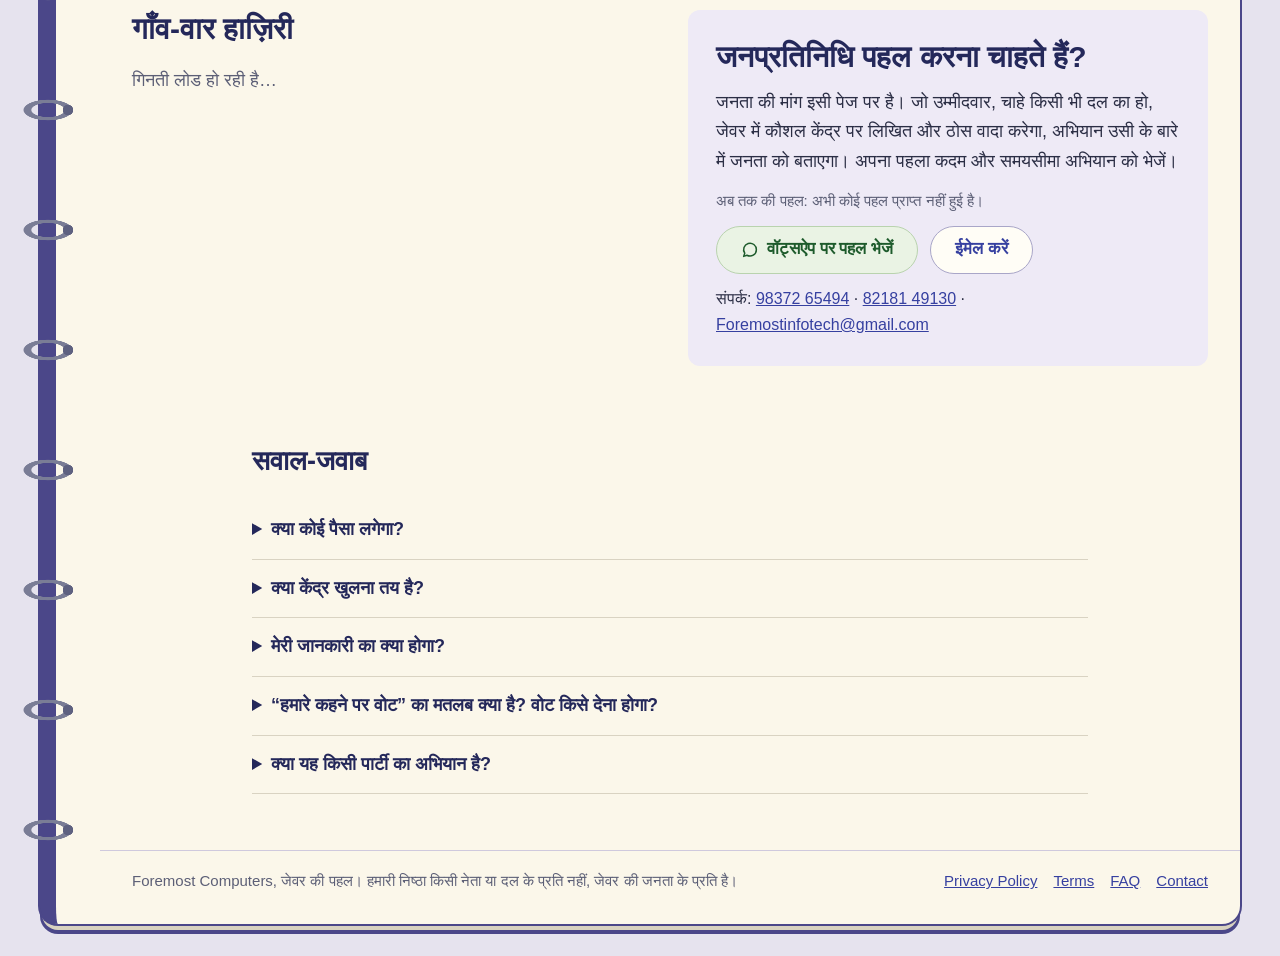
==== commit 5f53b0e6: "नारों को बोलते गुब्बारों में बदला, फ़ोटो छोटी, cache-busting Co-Authored-By: Claude Opus 5.5 <norepl" ====
--- a/index.html
+++ b/index.html
@@ -15,7 +15,7 @@
 <meta property="og:url" content="https://vickie-devil.github.io/jewar-kaushal/">
 <link rel="preconnect" href="https://fonts.googleapis.com">
 <link href="https://fonts.googleapis.com/css2?family=Hind:wght@400;600;700&family=Kalam:wght@400&display=swap" rel="stylesheet">
-<link rel="stylesheet" href="assets/style.css">
+<link rel="stylesheet" href="assets/style.css?v=20261125a">
 </head>
 <body data-root="">
 <div class="book">
@@ -50,7 +50,7 @@
 <p class="brandline"><b>Foremost Computers की ओर से एक पहल</b><span>पिछले 15 वर्षों से आपकी सेवा में तत्पर</span></p>
 </div>
 <div class="hero-art">
-<p class="sticker s1">तुम्हारे हाथ का फ़ोन सिर्फ़ reel देखने के लिए नहीं,<br><b>सवाल पूछने के लिए भी है।</b></p>
+<p class="bubble b-hero">तुम्हारे हाथ का फ़ोन सिर्फ़ reel देखने के लिए नहीं,<br><b>सवाल पूछने के लिए भी है।</b></p>
 <img src="assets/img/hero-kitab-computer.webp" width="1100" height="733" alt="खुली किताब पर बना कंप्यूटर, कीबोर्ड और माउस: पढ़ाई से हुनर तक">
 </div>
 </div>
@@ -85,7 +85,7 @@
 <p class="contact-line">संपर्क: <a href="tel:+919837265494">98372 65494</a> · <a href="tel:+918218149130">82181 49130</a> · <a href="mailto:Foremostinfotech@gmail.com">Foremostinfotech@gmail.com</a></p>
 </div>
 <div class="leader-acts">
-<p class="sticker s3">पहले नेता बोलते थे, जनता सुनती थी।<br><b>अब जनता बोलेगी, और नेता सुनेंगे।</b></p>
+<p class="bubble b-leader">पहले नेता बोलते थे, जनता सुनती थी।<br><b>अब जनता बोलेगी, और नेता सुनेंगे।</b></p>
 <a class="btn btn-primary" href="https://wa.me/918218149130?text=%E0%A4%A8%E0%A4%AE%E0%A4%B8%E0%A5%8D%E0%A4%A4%E0%A5%87%2C%20%E0%A4%AE%E0%A5%88%E0%A4%82%20%E0%A4%9C%E0%A5%87%E0%A4%B5%E0%A4%B0%20%E0%A4%95%E0%A5%8C%E0%A4%B6%E0%A4%B2%20%E0%A4%85%E0%A4%AD%E0%A4%BF%E0%A4%AF%E0%A4%BE%E0%A4%A8%20%28Skill%20Center%29%20%E0%A4%95%E0%A5%87%20%E0%A4%AC%E0%A4%BE%E0%A4%B0%E0%A5%87%20%E0%A4%AE%E0%A5%87%E0%A4%82%20%E0%A4%AC%E0%A4%BE%E0%A4%A4%20%E0%A4%95%E0%A4%B0%E0%A4%A8%E0%A4%BE%20%E0%A4%9A%E0%A4%BE%E0%A4%B9%E0%A4%A4%E0%A4%BE/%E0%A4%9A%E0%A4%BE%E0%A4%B9%E0%A4%A4%E0%A5%80%20%E0%A4%B9%E0%A5%82%E0%A4%81%E0%A5%A4" target="_blank" rel="noopener"><svg viewBox="0 0 24 24" fill="none" stroke="currentColor" stroke-width="2" stroke-linecap="round" stroke-linejoin="round" aria-hidden="true"><path d="M20.5 11.6a8.5 8.5 0 0 1-12.6 7.4L3.5 20.5l1.5-4.3a8.5 8.5 0 1 1 15.5-4.6z"/></svg>वॉट्सऐप पर बात करें</a>
 <a class="textlink" href="mailto:Foremostinfotech@gmail.com">ईमेल से वादा भेजें</a>
 <a class="textlink" href="#pahal">अब तक की पहल देखें</a>
@@ -97,7 +97,7 @@
 <section class="section" id="jan-awaaz">
 <div class="wrap">
 <p class="kicker">अभियान का ब्लॉग</p>
-<div class="sec-head"><h2>जन-आवाज़ की डायरी</h2><p class="marker">एक share, एक आवाज़।<br>हज़ार share, <b>एक आंदोलन।</b></p><a class="textlink" href="jan-awaaz.html">सभी लेख देखें</a></div>
+<div class="sec-head"><h2>जन-आवाज़ की डायरी</h2><p class="bubble b-diary">एक share, एक आवाज़।<br>हज़ार share, <b>एक आंदोलन।</b></p><a class="textlink" href="jan-awaaz.html">सभी लेख देखें</a></div>
 <div id="latest-post"><noscript><p><a href="jan-awaaz.html">सभी लेख देखें</a></p></noscript></div>
 <div class="more" id="more-posts" data-limit="2"></div>
 </div>
@@ -234,9 +234,9 @@
 </div>
 
 <script src="assets/vendor/supabase-2.119.2.js"></script>
-<script src="assets/config.js"></script>
-<script src="assets/posts.js"></script>
-<script src="assets/home.js"></script>
-<script src="assets/app.js"></script>
+<script src="assets/config.js?v=20261125a"></script>
+<script src="assets/posts.js?v=20261125a"></script>
+<script src="assets/home.js?v=20261125a"></script>
+<script src="assets/app.js?v=20261125a"></script>
 </body>
 </html>
--- a/assets/style.css
+++ b/assets/style.css
@@ -284,7 +284,7 @@
 }
 
 /* ---------- परिचय + ध्यान खींचने वाली पंक्तियाँ (ट्रायल) ---------- */
-.intro{display:grid;grid-template-columns:minmax(220px,340px) 1fr;gap:44px;align-items:center;background:var(--card);border:1.5px solid #E3DECF;border-radius:14px;padding:34px}
+.intro{display:grid;grid-template-columns:minmax(200px,280px) 1fr;gap:44px;align-items:center;background:var(--card);border:1.5px solid #E3DECF;border-radius:14px;padding:34px}
 .intro > *{min-width:0}
 .polaroid{margin:0;background:#fff;padding:12px 12px 14px;box-shadow:0 12px 24px -10px rgba(36,40,90,.35);transform:rotate(-2.5deg);position:relative}
 .polaroid::before{content:"";position:absolute;top:-12px;left:calc(50% - 46px);width:92px;height:24px;background:rgba(227,169,60,.6);transform:rotate(3deg)}
@@ -293,12 +293,22 @@
 .intro h2{margin:0 0 12px;font-size:clamp(30px,3.6vw,42px)}
 .intro p{margin:0 0 12px;font-size:19px}
 .scrawl{font-family:'Kalam',cursive;font-size:26px!important;color:var(--indigo);transform:rotate(-1deg);display:inline-block}
-.sticker{font-family:'Kalam',cursive;font-size:19px;line-height:1.45;color:#2A2A3A;background:#FFF0A8;padding:14px 16px 12px;margin:0;box-shadow:0 8px 12px -8px rgba(40,30,0,.45);max-width:300px;position:relative}
-.sticker b{font-weight:400;color:#8A2E07}
-.sticker::before{content:"";position:absolute;top:-10px;left:calc(50% - 34px);width:68px;height:20px;background:rgba(255,255,255,.7);transform:rotate(-4deg)}
-.hero-art .s1{position:absolute;right:-6px;top:-18px;transform:rotate(4deg);z-index:2}
-.leader .s3{transform:rotate(-3deg);background:#FFF0A8;margin-bottom:6px}
-.marker{margin:0;font-family:'Kalam',cursive;font-size:22px;line-height:1.35;color:var(--ink);background:linear-gradient(transparent 58%,rgba(227,169,60,.45) 58%);padding:0 4px;transform:rotate(-1.5deg)}
-.marker b{font-weight:400;color:#8A2E07}
-@media (max-width:900px){.intro{grid-template-columns:1fr;padding:24px}.polaroid{max-width:300px;margin:0 auto}.hero-art .s1{position:static;margin:0 auto 14px;transform:rotate(-2deg)}}
-@media (max-width:640px){.sticker{font-size:17px}.marker{font-size:19px}}
+/* बोलते गुब्बारे (speech bubbles) */
+.bubble{position:relative;margin:0;font-family:'Kalam',cursive;font-size:20px;line-height:1.4;padding:16px 20px 14px;border-radius:22px;max-width:320px;box-shadow:0 14px 28px -12px rgba(36,40,90,.45)}
+.bubble b{font-weight:700}
+.bubble::after{content:"";position:absolute;width:26px;height:26px;transform:rotate(45deg);border-radius:4px}
+.b-hero{background:var(--indigo);color:#fff;position:absolute;right:-24px;top:-58px;transform:rotate(3deg);z-index:2}
+.b-hero b{color:#F6D38C}
+.b-hero::after{background:var(--indigo);bottom:-10px;left:42px}
+.b-diary{background:#FFF0A8;color:#2A2A3A;border:2px dashed #E3A93C;transform:rotate(-2deg);align-self:center}
+.b-diary b{color:#8A2E07}
+.b-diary::after{background:#FFF0A8;left:-11px;top:calc(50% - 13px);border-left:2px dashed #E3A93C;border-bottom:2px dashed #E3A93C}
+.b-leader{background:var(--saffron);color:#24285A;transform:rotate(-3deg);margin-bottom:8px}
+.b-leader b{color:#fff}
+.b-leader::after{background:var(--saffron);bottom:-10px;left:calc(50% - 13px)}
+.bubble.pop{opacity:0;scale:.6}
+.bubble.pop.in{animation:pop .55s cubic-bezier(.2,1.6,.4,1) forwards}
+@keyframes pop{0%{opacity:0;scale:.6}100%{opacity:1;scale:1}}
+@media (prefers-reduced-motion:reduce){.bubble.pop{opacity:1;scale:1}.bubble.pop.in{animation:none}}
+@media (max-width:900px){.intro{grid-template-columns:1fr;padding:24px}.polaroid{max-width:260px;margin:0 auto}.b-hero{position:relative;right:auto;top:auto;margin:0 auto 22px;transform:rotate(-2deg)}}
+@media (max-width:640px){.bubble{font-size:18px;max-width:100%}.b-diary::after{display:none}}
